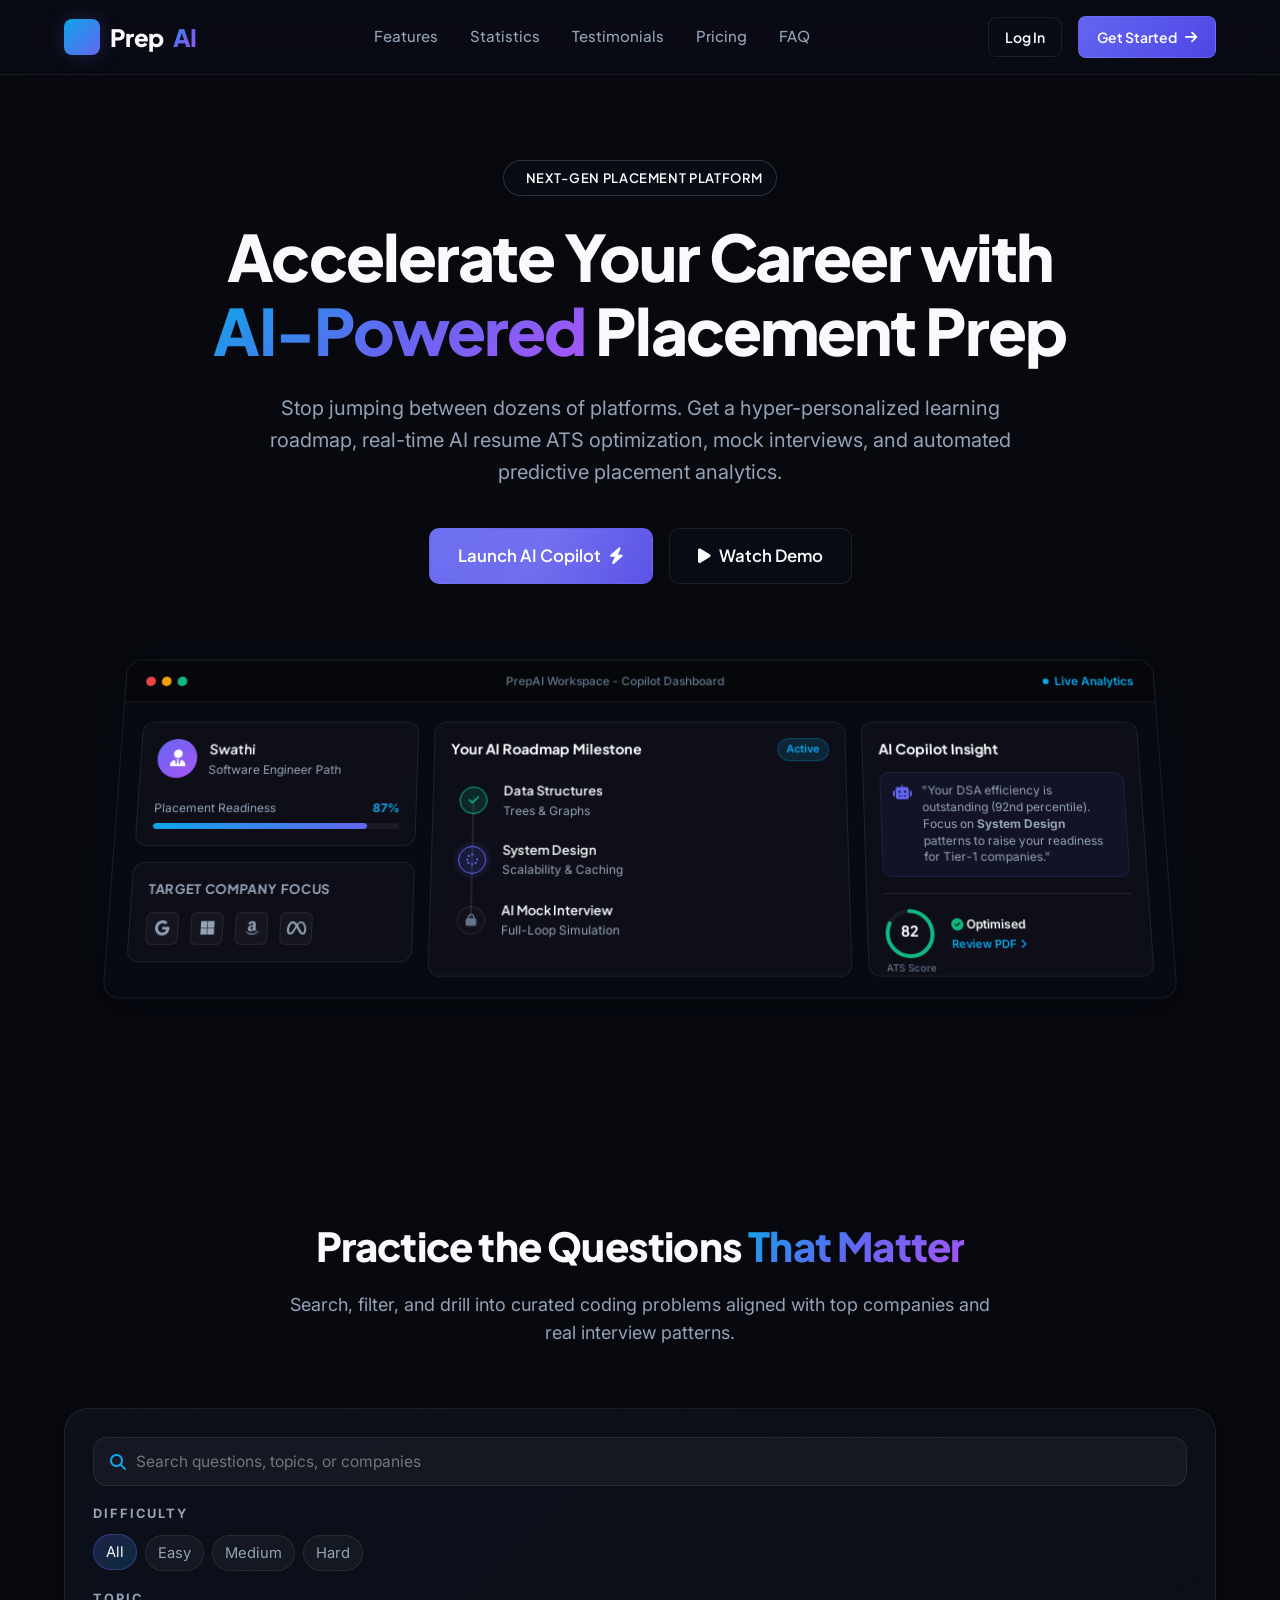
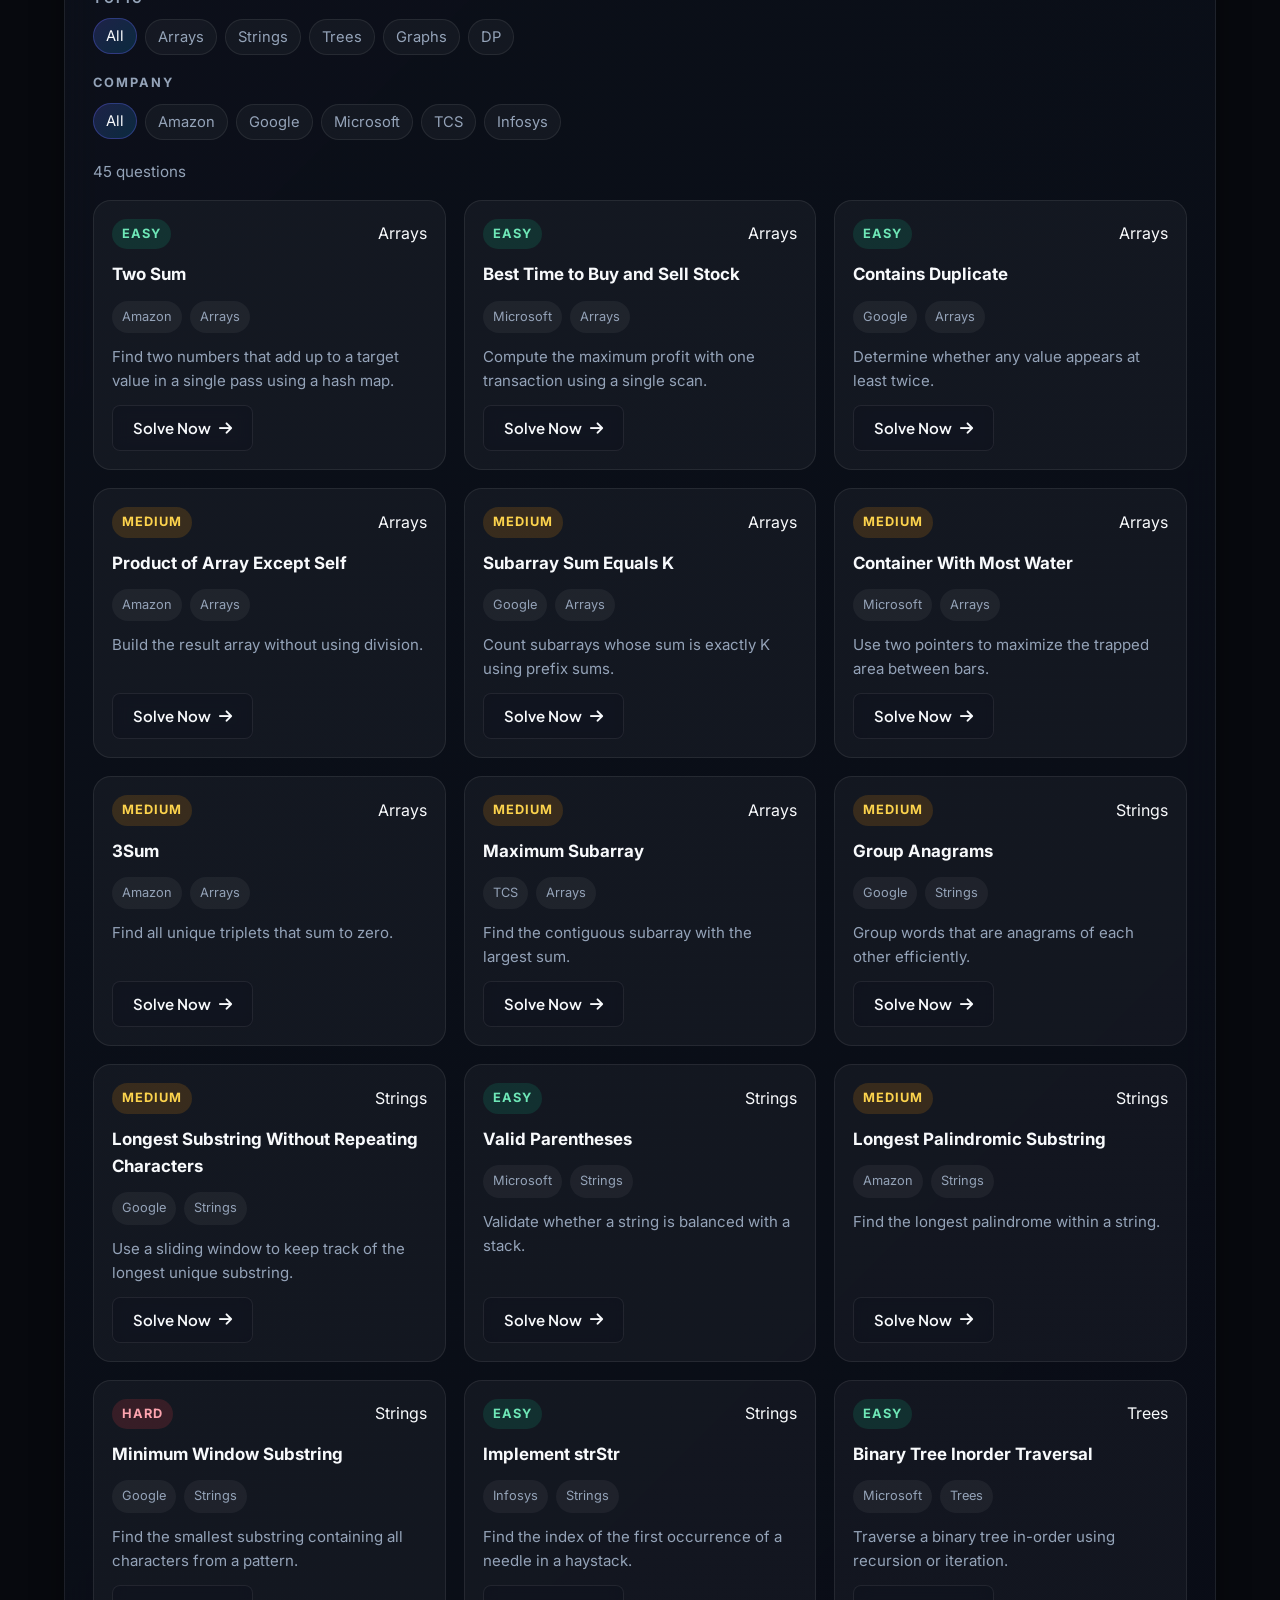
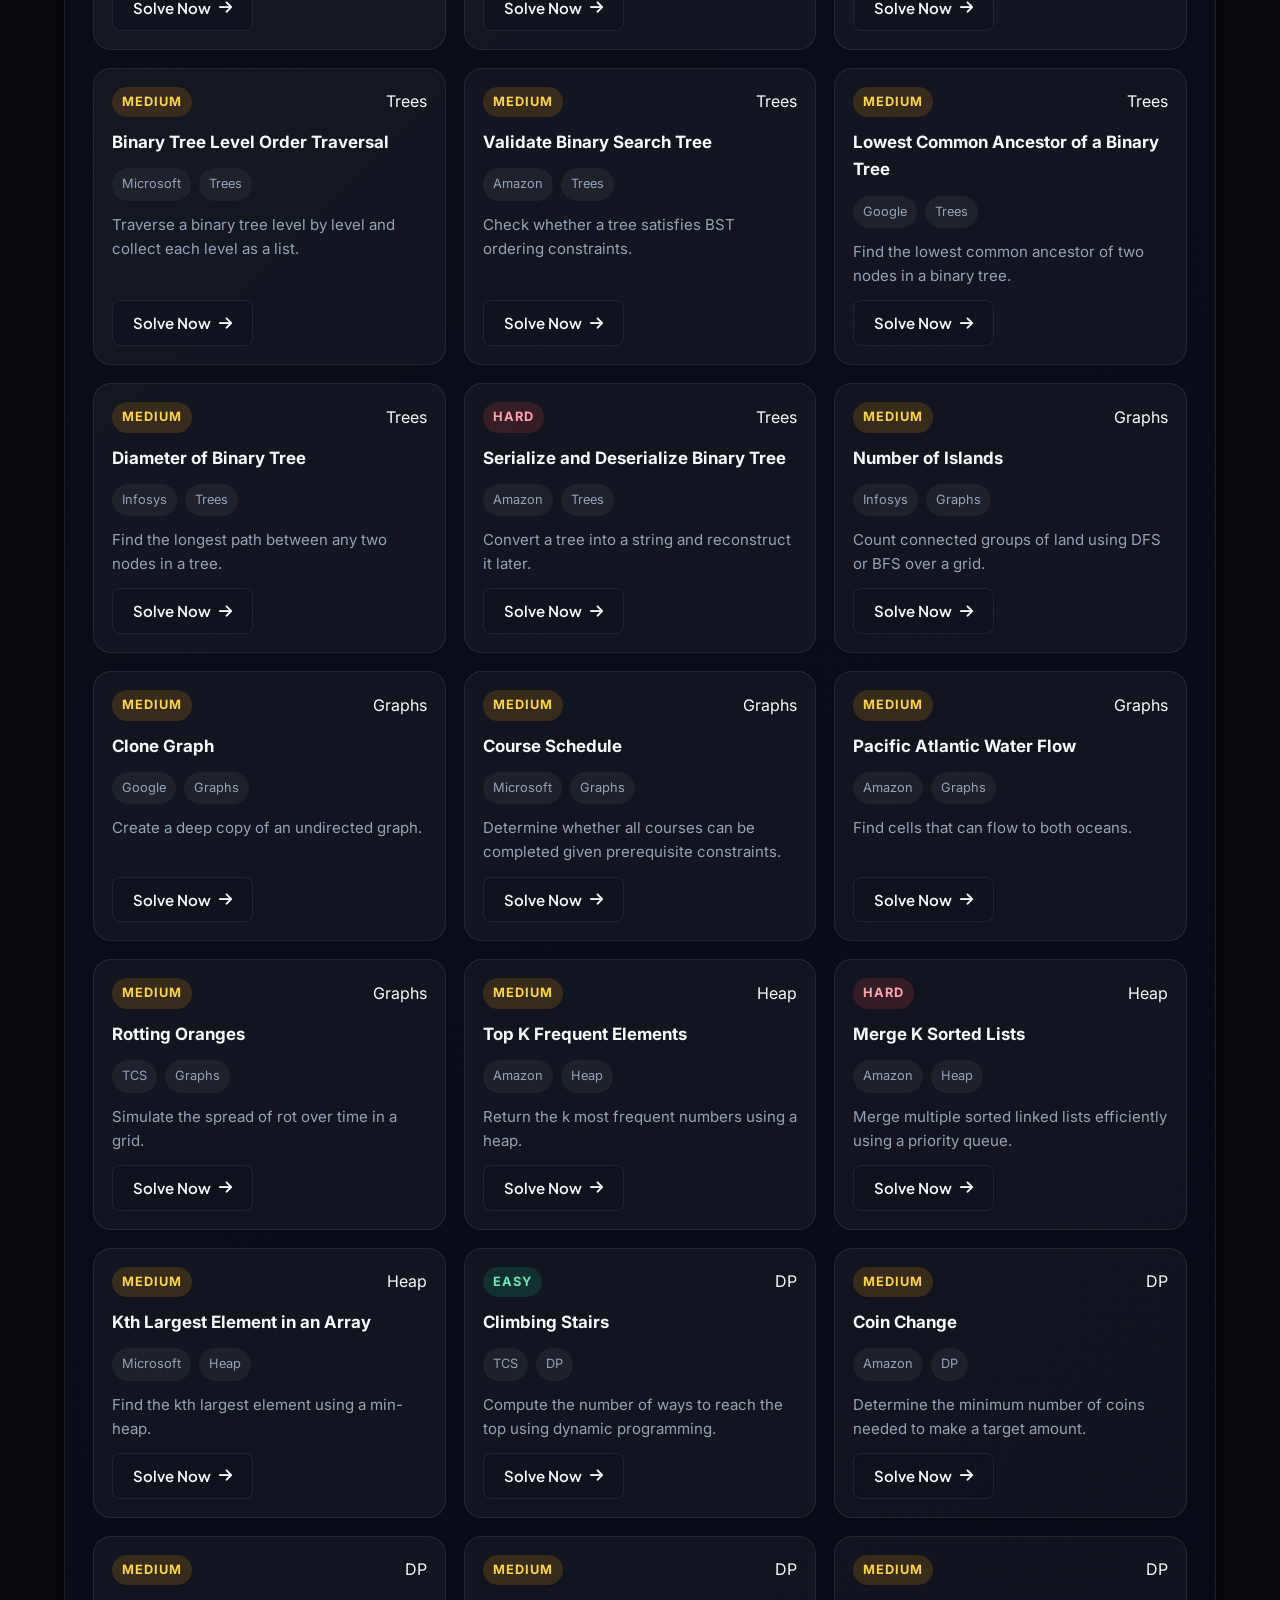
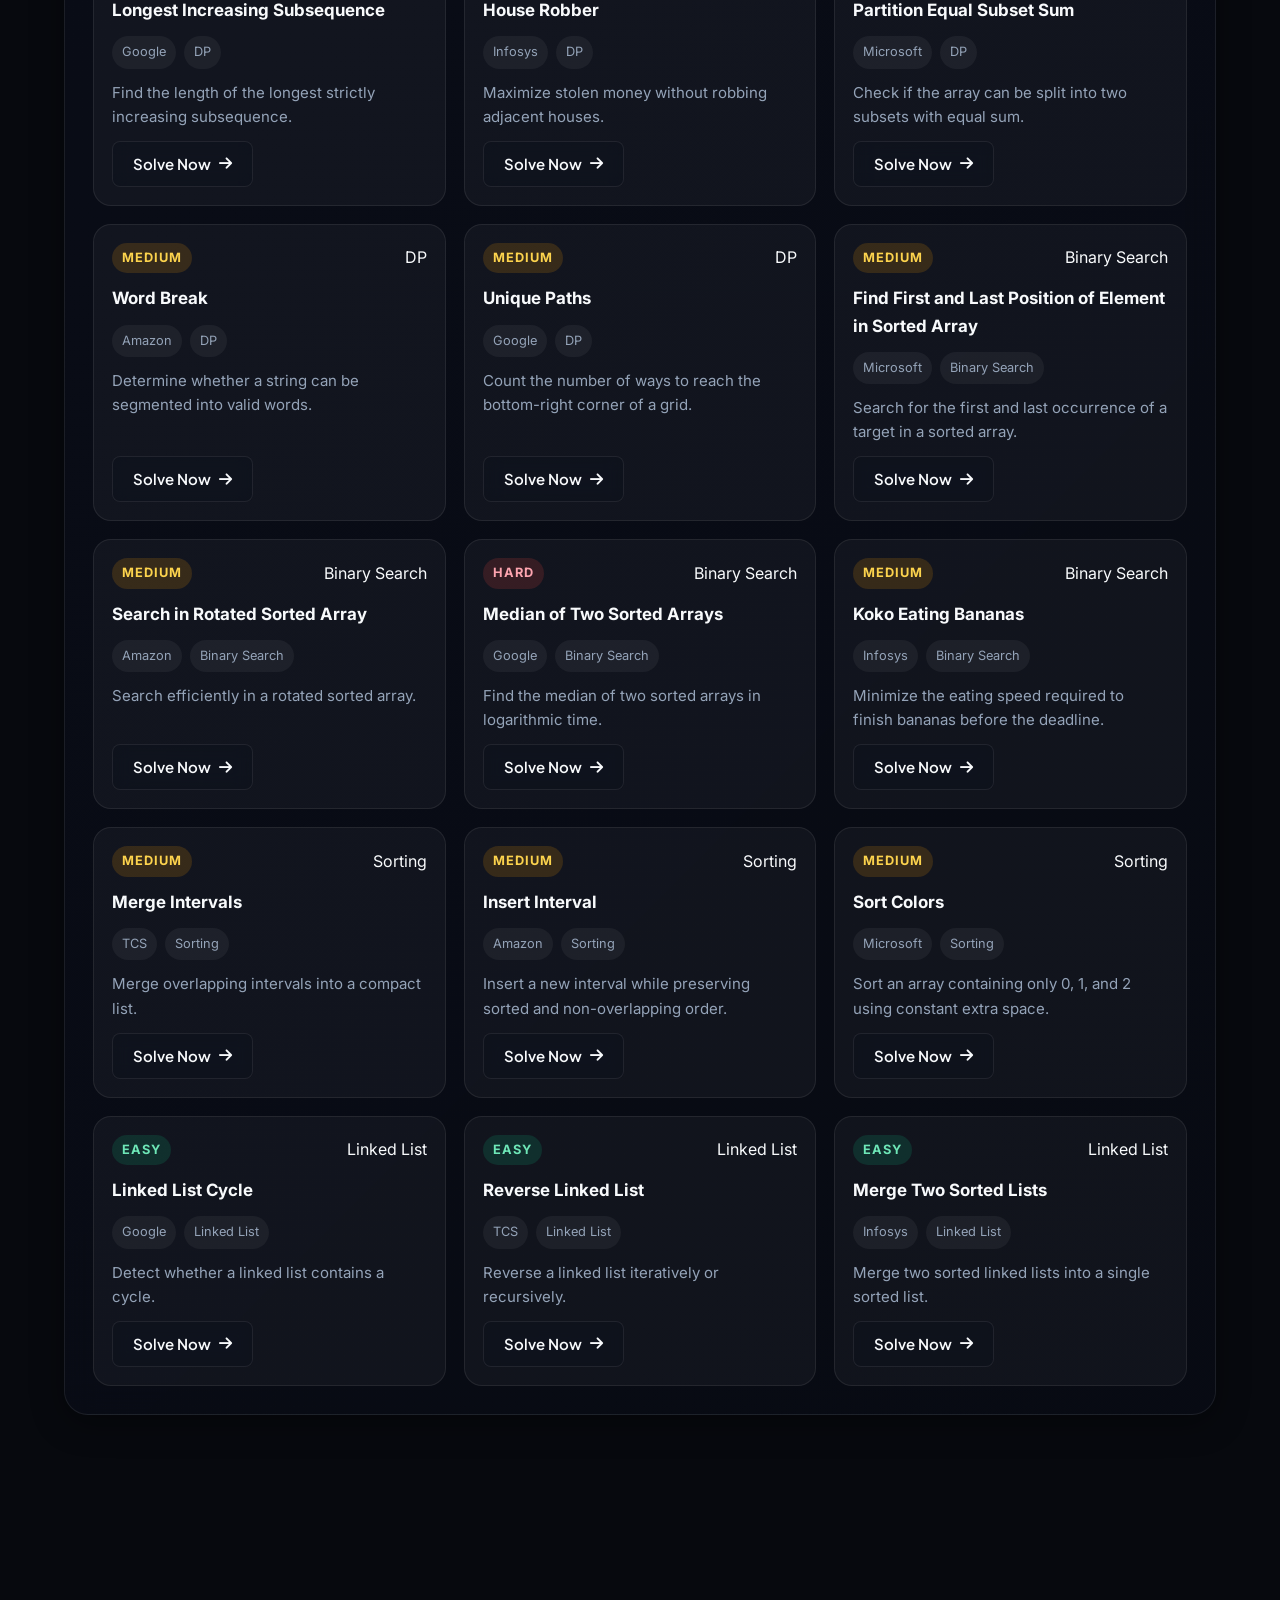
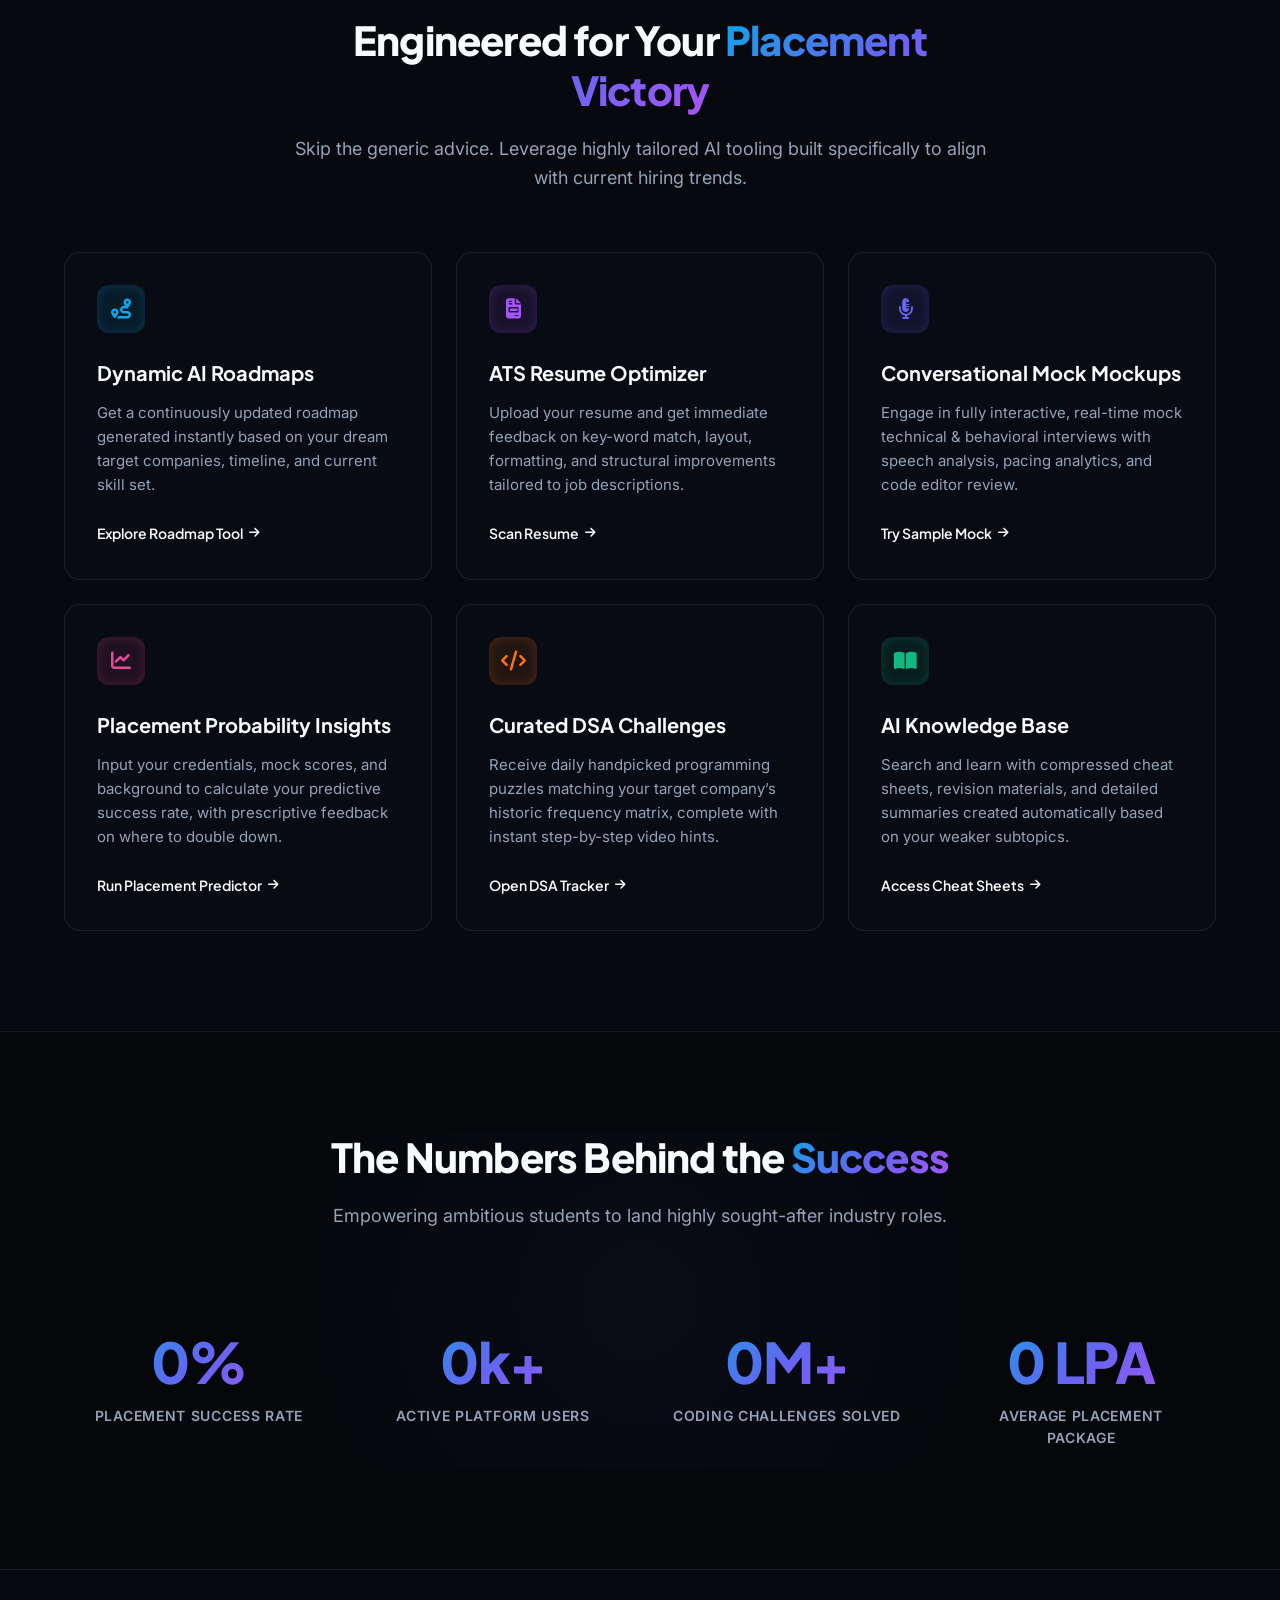
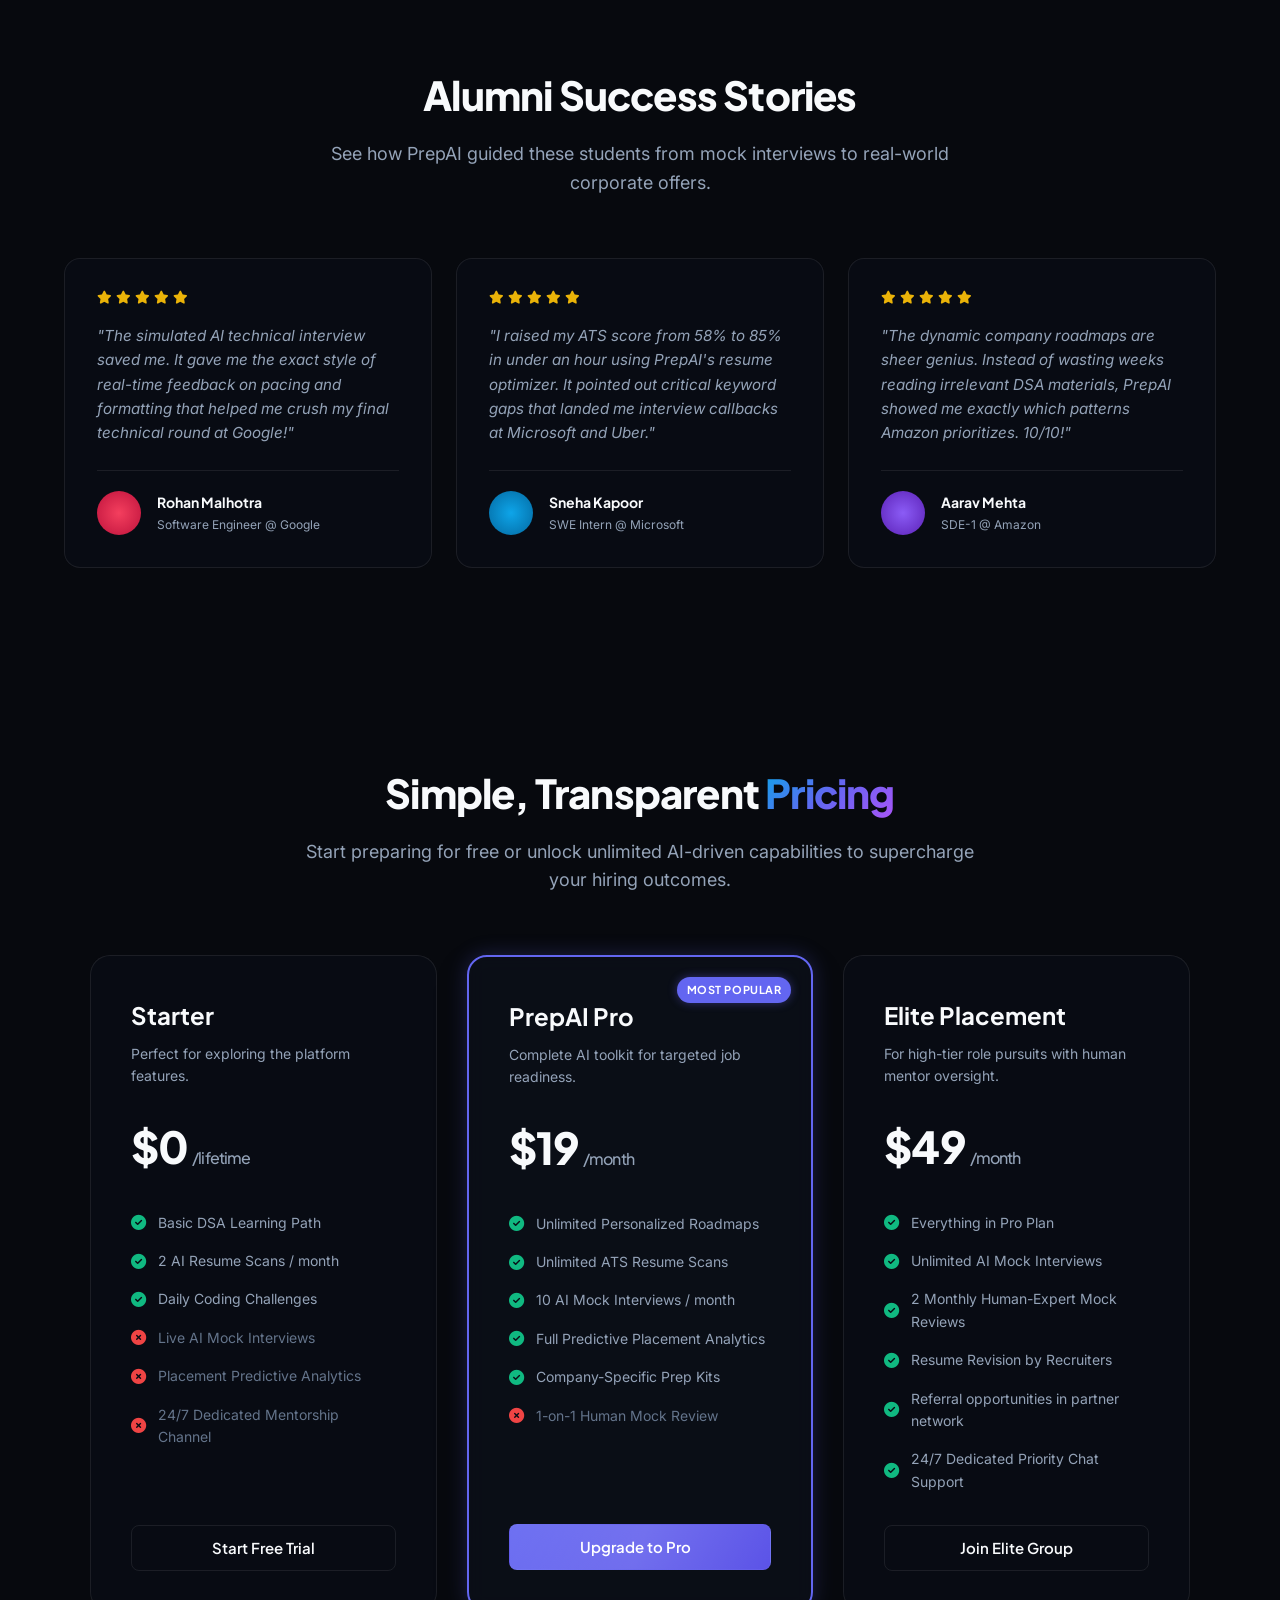
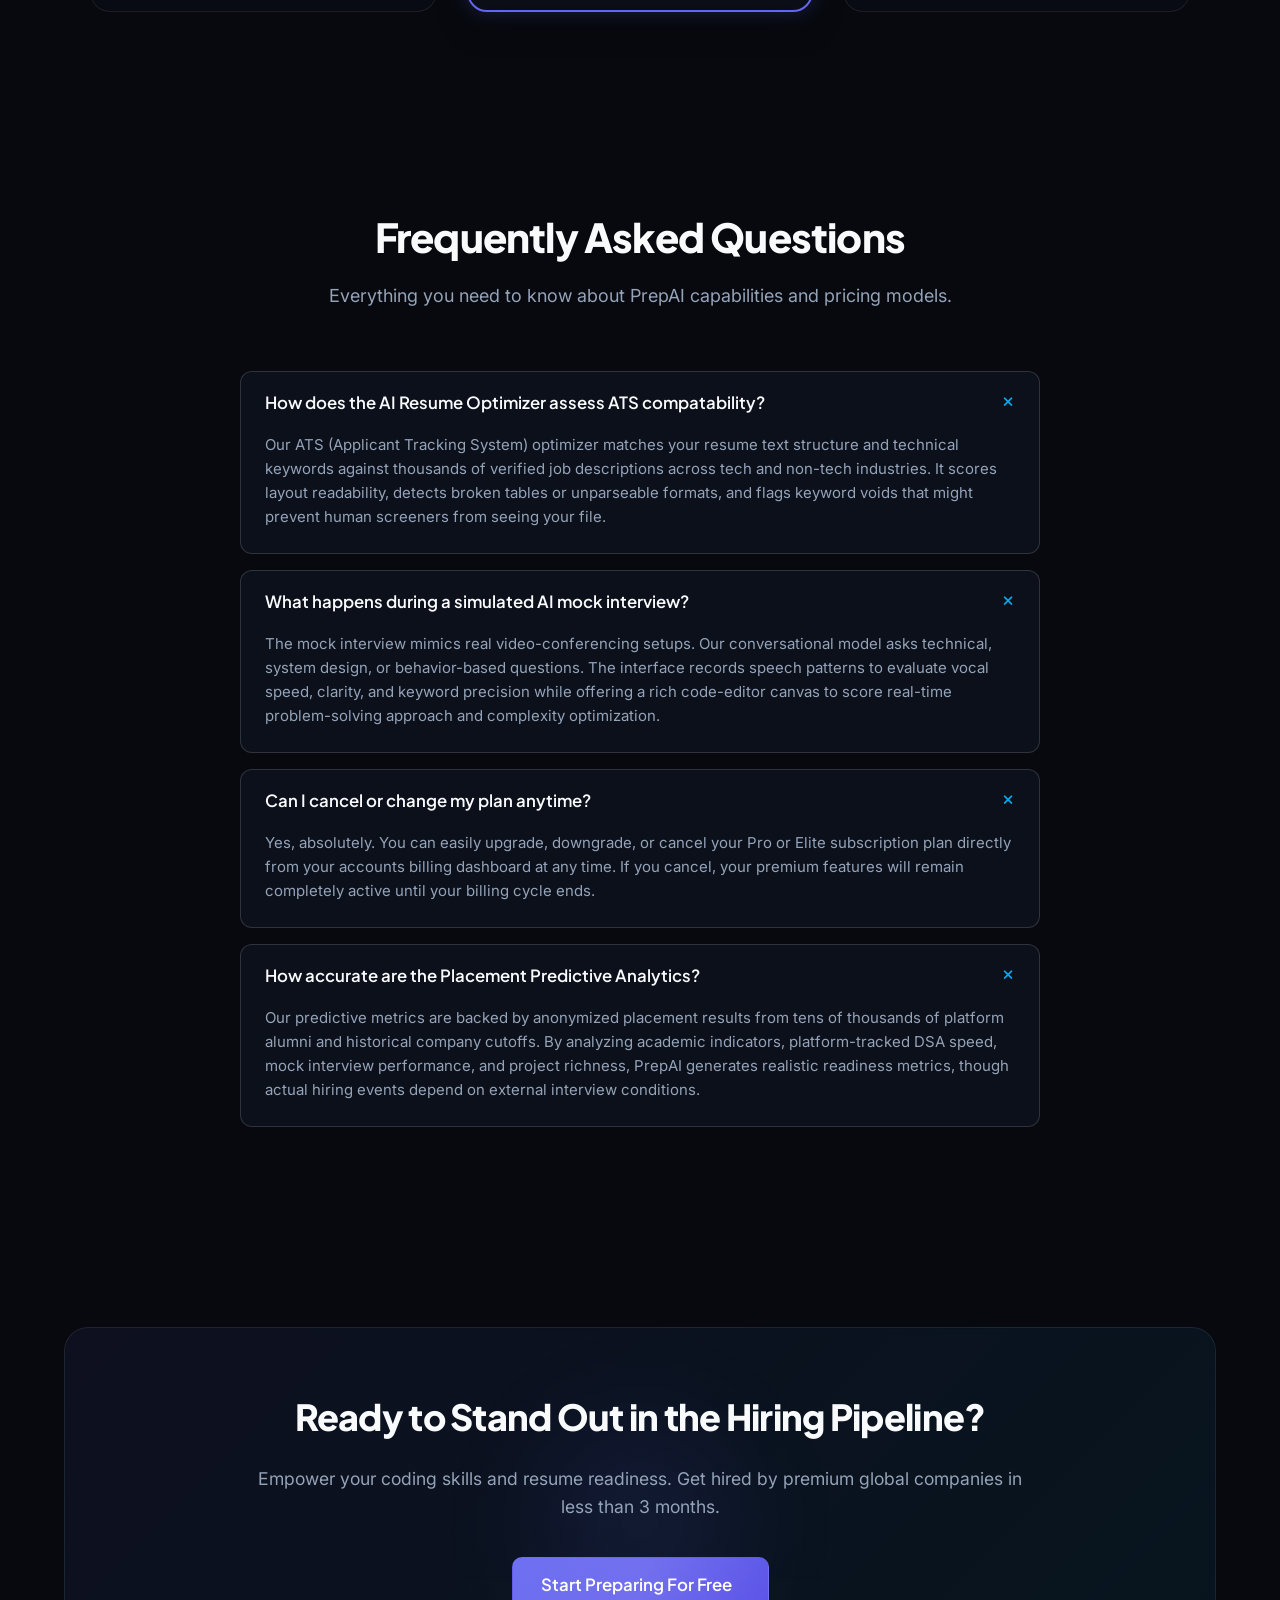
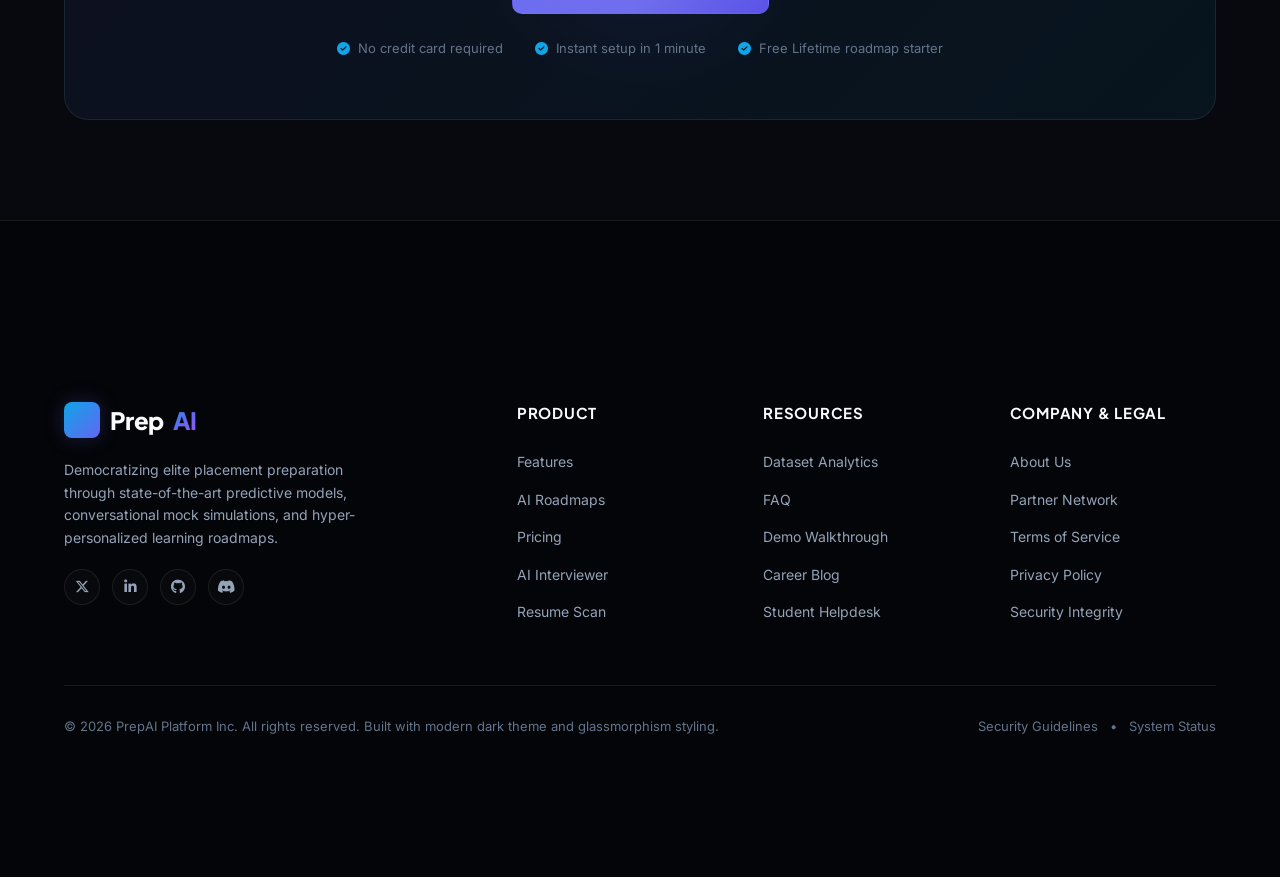
==== main/index.html @ c9d71d6e "Pushing my updated code" ====
<!DOCTYPE html>
<html lang="en">
<head>
    <meta charset="UTF-8">
    <meta name="viewport" content="width=device-width, initial-scale=1.0">
    <title>PrepAI - AI Placement Preparation Platform</title>
    
    <link rel="preconnect" href="https://fonts.googleapis.com">
    <link rel="preconnect" href="https://fonts.gstatic.com" crossorigin>
    <link href="https://fonts.googleapis.com/css2?family=Inter:wght@300;400;500;600;700&family=Plus+Jakarta+Sans:wght@400;500;600;700;800&display=swap" rel="stylesheet">
    <!-- Font Awesome Icons -->
    <link rel="stylesheet" href="https://cdnjs.cloudflare.com/ajax/libs/font-awesome/6.4.0/css/all.min.css">
    <!-- Custom CSS -->
    <link rel="stylesheet" href="style.css">
</head>
<body>

    <!-- Background Decorative Elements -->
    <div class="bg-glow bg-glow-1"></div>
    <div class="bg-glow bg-glow-2"></div>
    <div class="bg-glow bg-glow-3"></div>
    <div class="grid-overlay"></div>

    <!-- Navigation Bar -->
    <header class="navbar">
        <div class="navbar-container">
            <a href="index.html" class="logo">
                <div class="logo-icon">
                    <i class="fa-solid fa-brain-circuit"></i>
                </div>
                <span>Prep</span><span class="gradient-text">AI</span>
            </a>
            
            <nav class="nav-menu" id="nav-menu">
                <ul class="nav-list">
                    <li class="nav-item"><a href="#features" class="nav-link">Features</a></li>
                    <li class="nav-item"><a href="#statistics" class="nav-link">Statistics</a></li>
                    <li class="nav-item"><a href="#testimonials" class="nav-link">Testimonials</a></li>
                    <li class="nav-item"><a href="#pricing" class="nav-link">Pricing</a></li>
                    <li class="nav-item"><a href="#faq" class="nav-link">FAQ</a></li>
                </ul>
            </nav>

            <div class="nav-actions">
                <a href="login/login.html" class="btn btn-secondary nav-login">Log In</a>
                <a href="signup.html" class="btn btn-primary nav-cta">Get Started <i class="fa-solid fa-arrow-right"></i></a>
                <button class="mobile-toggle" id="mobile-toggle" aria-label="Toggle navigation">
                    <i class="fa-solid fa-bars"></i>
                </button>
            </div>
        </div>
    </header>

    <!-- Hero Section -->
    <section class="hero-section" id="hero">
        <div class="hero-container">
            <div class="hero-badge animate-fade-in">
                <span class="badge-icon"><i class="fa-solid fa-sparkles"></i></span>
                <span class="badge-text">Next-Gen Placement Platform</span>
            </div>
            
            <h1 class="hero-title animate-fade-in-up">
                Accelerate Your Career with <br>
                <span class="gradient-text">AI-Powered</span> Placement Prep
            </h1>
            
            <p class="hero-subtitle animate-fade-in-up delay-1">
                Stop jumping between dozens of platforms. Get a hyper-personalized learning roadmap, 
                real-time AI resume ATS optimization, mock interviews, and automated predictive placement analytics.
            </p>
            
            <div class="hero-ctas animate-fade-in-up delay-2">
                <a href="https://copilot.microsoft.com/"
   target="_blank"
   class="btn btn-primary btn-lg glow-button">
    Launch AI Copilot
    <i class="fa-solid fa-bolt"></i>
</a>
                <a href="../learnmore.html" class="btn btn-secondary btn-lg"><i class="fa-solid fa-play"></i> Watch Demo</a>
            </div>

            <!-- Hero Visual (Interactive Glassmorphic Dashboard Preview) -->
            <div class="hero-visual-wrapper animate-fade-in-up delay-3">
                <div class="hero-visual">
                    <div class="dashboard-header">
                        <div class="window-dots">
                            <span class="dot dot-red"></span>
                            <span class="dot dot-yellow"></span>
                            <span class="dot dot-green"></span>
                        </div>
                        <div class="window-title">PrepAI Workspace - Copilot Dashboard</div>
                        <div class="window-status"><span class="pulse-indicator"></span> Live Analytics</div>
                    </div>
                    <div class="dashboard-content">
                        <!-- Left Sidebar / Stats Widget -->
                        <div class="dash-panel dash-left">
                            <div class="dash-card profile-card">
                                <div class="avatar-group">
                                    <div class="avatar-placeholder">
                                        <i class="fa-solid fa-user-tie"></i>
                                    </div>
                                    <div>
                                        <h4>Swathi</h4>
                                        <p>Software Engineer Path</p>
                                    </div>
                                </div>
                                <div class="readiness-meter">
                                    <div class="meter-info">
                                        <span>Placement Readiness</span>
                                        <span class="meter-val">87%</span>
                                    </div>
                                    <div class="meter-bar">
                                        <div class="meter-progress" style="width: 87%;"></div>
                                    </div>
                                </div>
                            </div>
                            
                            <div class="dash-card company-card">
                                <h5>Target Company Focus</h5>
                                <div class="company-logos">
                                    <div class="company-logo" title="Google"><i class="fa-brands fa-google"></i></div>
                                    <div class="company-logo" title="Microsoft"><i class="fa-brands fa-microsoft"></i></div>
                                    <div class="company-logo" title="Amazon"><i class="fa-brands fa-amazon"></i></div>
                                    <div class="company-logo" title="Meta"><i class="fa-brands fa-meta"></i></div>
                                </div>
                            </div>
                        </div>

                        <!-- Main Roadmap Progress Graph -->
                        <div class="dash-panel dash-center">
                            <div class="dash-card roadmap-progress">
                                <div class="card-header-flex">
                                    <h4>Your AI Roadmap Milestone</h4>
                                    <span class="badge-cyan">Active</span>
                                </div>
                                <div class="roadmap-steps">
                                    <div class="step completed">
                                        <div class="step-circle"><i class="fa-solid fa-check"></i></div>
                                        <div class="step-details">
                                            <h6>Data Structures</h6>
                                            <p>Trees & Graphs</p>
                                        </div>
                                    </div>
                                    <div class="step active">
                                        <div class="step-circle"><i class="fa-solid fa-spinner fa-spin"></i></div>
                                        <div class="step-details">
                                            <h6>System Design</h6>
                                            <p>Scalability & Caching</p>
                                        </div>
                                    </div>
                                    <div class="step locked">
                                        <div class="step-circle"><i class="fa-solid fa-lock"></i></div>
                                        <div class="step-details">
                                            <h6>AI Mock Interview</h6>
                                            <p>Full-Loop Simulation</p>
                                        </div>
                                    </div>
                                </div>
                            </div>
                        </div>

                        <!-- Right Insights Widget -->
                        <div class="dash-panel dash-right">
                            <div class="dash-card insights-card">
                                <h4>AI Copilot Insight</h4>
                                <div class="ai-chat-bubble">
                                    <i class="fa-solid fa-robot ai-avatar"></i>
                                    <p>"Your DSA efficiency is outstanding (92nd percentile). Focus on <strong>System Design</strong> patterns to raise your readiness for Tier-1 companies."</p>
                                </div>
                                <div class="resume-score-widget">
                                    <div class="score-circle">
                                        <svg viewBox="0 0 36 36" class="circular-chart">
                                            <path class="circle-bg" d="M18 2.0845 a 15.9155 15.9155 0 0 1 0 31.831 a 15.9155 15.9155 0 0 1 0 -31.831" />
                                            <path class="circle" stroke-dasharray="82, 100" d="M18 2.0845 a 15.9155 15.9155 0 0 1 0 31.831 a 15.9155 15.9155 0 0 1 0 -31.831" />
                                            <text x="18" y="20.35" class="percentage">82</text>
                                        </svg>
                                        <div class="score-label">ATS Score</div>
                                    </div>
                                    <div class="score-actions">
                                        <span class="score-status"><i class="fa-solid fa-circle-check text-green"></i> Optimised</span>
                                        <a href="#" class="btn-text">Review PDF <i class="fa-solid fa-angle-right"></i></a>
                                    </div>
                                </div>
                            </div>
                        </div>
                    </div>
                </div>
            </div>
        </div>
    </section>

    <!-- Coding Practice Section -->
    <section class="practice-section" id="practice">
        <div class="section-container">
            <div class="section-header scroll-trigger">
                <h2 class="section-title">Practice the Questions <span class="gradient-text">That Matter</span></h2>
                <p class="section-subtitle">
                    Search, filter, and drill into curated coding problems aligned with top companies and real interview patterns.
                </p>
            </div>

            <div class="practice-shell scroll-trigger">
                <div class="practice-toolbar">
                    <div class="search-box">
                        <i class="fa-solid fa-magnifying-glass"></i>
                        <input id="practice-search" type="search" placeholder="Search questions, topics, or companies" />
                    </div>

                    <div class="filter-group">
                        <div class="filter-label">Difficulty</div>
                        <div class="pill-group" data-filter-group="difficulty">
                            <button class="pill active" data-value="All">All</button>
                            <button class="pill" data-value="Easy">Easy</button>
                            <button class="pill" data-value="Medium">Medium</button>
                            <button class="pill" data-value="Hard">Hard</button>
                        </div>
                    </div>

                    <div class="filter-group">
                        <div class="filter-label">Topic</div>
                        <div class="pill-group" data-filter-group="topic">
                            <button class="pill active" data-value="All">All</button>
                            <button class="pill" data-value="Arrays">Arrays</button>
                            <button class="pill" data-value="Strings">Strings</button>
                            <button class="pill" data-value="Trees">Trees</button>
                            <button class="pill" data-value="Graphs">Graphs</button>
                            <button class="pill" data-value="DP">DP</button>
                        </div>
                    </div>

                    <div class="filter-group">
                        <div class="filter-label">Company</div>
                        <div class="pill-group" data-filter-group="company">
                            <button class="pill active" data-value="All">All</button>
                            <button class="pill" data-value="Amazon">Amazon</button>
                            <button class="pill" data-value="Google">Google</button>
                            <button class="pill" data-value="Microsoft">Microsoft</button>
                            <button class="pill" data-value="TCS">TCS</button>
                            <button class="pill" data-value="Infosys">Infosys</button>
                        </div>
                    </div>
                </div>

                <div class="practice-stats">
                    <span id="practice-count">0 questions</span>
                </div>

                <div class="practice-grid" id="practice-grid"></div>
            </div>
        </div>
    </section>

    <!-- Features Section -->
    <section class="features-section" id="features">
        <div class="section-container">
            <div class="section-header scroll-trigger">
                <h2 class="section-title">Engineered for Your <span class="gradient-text">Placement Victory</span></h2>
                <p class="section-subtitle">
                    Skip the generic advice. Leverage highly tailored AI tooling built specifically to align with current hiring trends.
                </p>
            </div>

            <div class="features-grid">
                <!-- Feature 1: Personalized Roadmaps -->
                <div class="feature-card scroll-trigger">
                    <div class="feature-icon glow-cyan">
                        <i class="fa-solid fa-route"></i>
                    </div>
                    <h3 class="feature-title">Dynamic AI Roadmaps</h3>
                    <p class="feature-text">
                        Get a continuously updated roadmap generated instantly based on your dream target companies, timeline, and current skill set.
                    </p>
                    <div class="feature-link-wrapper">
                        <a href="roadmap/roadmap.html" class="feature-link">Explore Roadmap Tool <i class="fa-solid fa-arrow-right"></i></a>
                    </div>
                </div>

                <!-- Feature 2: AI Resume Optimizer -->
                <div class="feature-card scroll-trigger">
                    <div class="feature-icon glow-purple">
                        <i class="fa-solid fa-file-invoice"></i>
                    </div>
                    <h3 class="feature-title">ATS Resume Optimizer</h3>
                    <p class="feature-text">
                        Upload your resume and get immediate feedback on key-word match, layout, formatting, and structural improvements tailored to job descriptions.
                    </p>
                    <div class="feature-link-wrapper">
                        <a href="#" class="feature-link">Scan Resume <i class="fa-solid fa-arrow-right"></i></a>
                    </div>
                </div>

                <!-- Feature 3: Simulated AI Interviews -->
                <div class="feature-card scroll-trigger">
                    <div class="feature-icon glow-blue">
                        <i class="fa-solid fa-microphone-lines"></i>
                    </div>
                    <h3 class="feature-title">Conversational Mock Mockups</h3>
                    <p class="feature-text">
                        Engage in fully interactive, real-time mock technical & behavioral interviews with speech analysis, pacing analytics, and code editor review.
                    </p>
                    <div class="feature-link-wrapper">
                        <a href="#" class="feature-link">Try Sample Mock <i class="fa-solid fa-arrow-right"></i></a>
                    </div>
                </div>

                <!-- Feature 4: Predictive Placement Analytics -->
                <div class="feature-card scroll-trigger">
                    <div class="feature-icon glow-pink">
                        <i class="fa-solid fa-chart-line"></i>
                    </div>
                    <h3 class="feature-title">Placement Probability Insights</h3>
                    <p class="feature-text">
                        Input your credentials, mock scores, and background to calculate your predictive success rate, with prescriptive feedback on where to double down.
                    </p>
                    <div class="feature-link-wrapper">
                        <a href="../placement.html" class="feature-link">Run Placement Predictor <i class="fa-solid fa-arrow-right"></i></a>
                    </div>
                </div>

                <!-- Feature 5: Daily Coding Arena -->
                <div class="feature-card scroll-trigger">
                    <div class="feature-icon glow-orange">
                        <i class="fa-solid fa-code"></i>
                    </div>
                    <h3 class="feature-title">Curated DSA Challenges</h3>
                    <p class="feature-text">
                        Receive daily handpicked programming puzzles matching your target company’s historic frequency matrix, complete with instant step-by-step video hints.
                    </p>
                    <div class="feature-link-wrapper">
                        <a href="dsaTracker/dsaTracker.html" class="feature-link">Open DSA Tracker <i class="fa-solid fa-arrow-right"></i></a>
                    </div>
                </div>

                <!-- Feature 6: Smart Study Notes -->
                <div class="feature-card scroll-trigger">
                    <div class="feature-icon glow-green">
                        <i class="fa-solid fa-book-open"></i>
                    </div>
                    <h3 class="feature-title">AI Knowledge Base</h3>
                    <p class="feature-text">
                        Search and learn with compressed cheat sheets, revision materials, and detailed summaries created automatically based on your weaker subtopics.
                    </p>
                    <div class="feature-link-wrapper">
                        <a href="#" class="feature-link">Access Cheat Sheets <i class="fa-solid fa-arrow-right"></i></a>
                    </div>
                </div>
            </div>
        </div>
    </section>

    <!-- Statistics Section -->
    <section class="statistics-section" id="statistics">
        <div class="section-container">
            <div class="statistics-wrapper scroll-trigger">
                <div class="section-header text-center">
                    <h2 class="section-title">The Numbers Behind the <span class="gradient-text">Success</span></h2>
                    <p class="section-subtitle">Empowering ambitious students to land highly sought-after industry roles.</p>
                </div>
                
                <div class="stats-grid">
                    <div class="stat-item">
                        <div class="stat-number gradient-text" data-target="94">0%</div>
                        <div class="stat-label">Placement Success Rate</div>
                    </div>
                    <div class="stat-item">
                        <div class="stat-number gradient-text" data-target="50">0k+</div>
                        <div class="stat-label">Active Platform Users</div>
                    </div>
                    <div class="stat-item">
                        <div class="stat-number gradient-text" data-target="10">0M+</div>
                        <div class="stat-label">Coding Challenges Solved</div>
                    </div>
                    <div class="stat-item">
                        <div class="stat-number gradient-text" data-target="14.2" data-decimals="1">0 LPA</div>
                        <div class="stat-label">Average Placement Package</div>
                    </div>
                </div>
            </div>
        </div>
    </section>

    <!-- Testimonials Section -->
    <section class="testimonials-section" id="testimonials">
        <div class="section-container">
            <div class="section-header scroll-trigger">
                <h2 class="section-title">Alumni Success Stories</h2>
                <p class="section-subtitle">See how PrepAI guided these students from mock interviews to real-world corporate offers.</p>
            </div>

            <div class="testimonials-grid">
                <!-- Testimonial 1 -->
                <div class="testimonial-card scroll-trigger">
                    <div class="stars">
                        <i class="fa-solid fa-star"></i>
                        <i class="fa-solid fa-star"></i>
                        <i class="fa-solid fa-star"></i>
                        <i class="fa-solid fa-star"></i>
                        <i class="fa-solid fa-star"></i>
                    </div>
                    <p class="testimonial-quote">
                        "The simulated AI technical interview saved me. It gave me the exact style of real-time feedback on pacing and formatting that helped me crush my final technical round at Google!"
                    </p>
                    <div class="testimonial-user">
                        <div class="user-avatar user-1"></div>
                        <div class="user-info">
                            <h4>Rohan Malhotra</h4>
                            <p>Software Engineer @ Google</p>
                        </div>
                    </div>
                </div>

                <!-- Testimonial 2 -->
                <div class="testimonial-card scroll-trigger">
                    <div class="stars">
                        <i class="fa-solid fa-star"></i>
                        <i class="fa-solid fa-star"></i>
                        <i class="fa-solid fa-star"></i>
                        <i class="fa-solid fa-star"></i>
                        <i class="fa-solid fa-star"></i>
                    </div>
                    <p class="testimonial-quote">
                        "I raised my ATS score from 58% to 85% in under an hour using PrepAI's resume optimizer. It pointed out critical keyword gaps that landed me interview callbacks at Microsoft and Uber."
                    </p>
                    <div class="testimonial-user">
                        <div class="user-avatar user-2"></div>
                        <div class="user-info">
                            <h4>Sneha Kapoor</h4>
                            <p>SWE Intern @ Microsoft</p>
                        </div>
                    </div>
                </div>

                <!-- Testimonial 3 -->
                <div class="testimonial-card scroll-trigger">
                    <div class="stars">
                        <i class="fa-solid fa-star"></i>
                        <i class="fa-solid fa-star"></i>
                        <i class="fa-solid fa-star"></i>
                        <i class="fa-solid fa-star"></i>
                        <i class="fa-solid fa-star"></i>
                    </div>
                    <p class="testimonial-quote">
                        "The dynamic company roadmaps are sheer genius. Instead of wasting weeks reading irrelevant DSA materials, PrepAI showed me exactly which patterns Amazon prioritizes. 10/10!"
                    </p>
                    <div class="testimonial-user">
                        <div class="user-avatar user-3"></div>
                        <div class="user-info">
                            <h4>Aarav Mehta</h4>
                            <p>SDE-1 @ Amazon</p>
                        </div>
                    </div>
                </div>
            </div>
        </div>
    </section>

    <!-- Pricing Section -->
    <section class="pricing-section" id="pricing">
        <div class="section-container">
            <div class="section-header scroll-trigger">
                <h2 class="section-title">Simple, Transparent <span class="gradient-text">Pricing</span></h2>
                <p class="section-subtitle">Start preparing for free or unlock unlimited AI-driven capabilities to supercharge your hiring outcomes.</p>
            </div>

            <div class="pricing-grid">
                <!-- Basic Plan -->
                <div class="pricing-card scroll-trigger">
                    <div class="pricing-header">
                        <h3>Starter</h3>
                        <p class="price-desc">Perfect for exploring the platform features.</p>
                        <div class="price-value">$0<span>/lifetime</span></div>
                    </div>
                    <ul class="pricing-features">
                        <li><i class="fa-solid fa-circle-check text-green"></i> Basic DSA Learning Path</li>
                        <li><i class="fa-solid fa-circle-check text-green"></i> 2 AI Resume Scans / month</li>
                        <li><i class="fa-solid fa-circle-check text-green"></i> Daily Coding Challenges</li>
                        <li class="disabled"><i class="fa-solid fa-circle-xmark text-red"></i> Live AI Mock Interviews</li>
                        <li class="disabled"><i class="fa-solid fa-circle-xmark text-red"></i> Placement Predictive Analytics</li>
                        <li class="disabled"><i class="fa-solid fa-circle-xmark text-red"></i> 24/7 Dedicated Mentorship Channel</li>
                    </ul>
                    <div class="pricing-footer">
                        <a href="signup.html" class="btn btn-outline btn-full">Start Free Trial</a>
                    </div>
                </div>

                <!-- Pro Plan (Popular Choice) -->
                <div class="pricing-card popular scroll-trigger">
                    <div class="popular-ribbon">Most Popular</div>
                    <div class="pricing-header">
                        <h3>PrepAI Pro</h3>
                        <p class="price-desc">Complete AI toolkit for targeted job readiness.</p>
                        <div class="price-value">$19<span>/month</span></div>
                    </div>
                    <ul class="pricing-features">
                        <li><i class="fa-solid fa-circle-check text-green"></i> Unlimited Personalized Roadmaps</li>
                        <li><i class="fa-solid fa-circle-check text-green"></i> Unlimited ATS Resume Scans</li>
                        <li><i class="fa-solid fa-circle-check text-green"></i> 10 AI Mock Interviews / month</li>
                        <li><i class="fa-solid fa-circle-check text-green"></i> Full Predictive Placement Analytics</li>
                        <li><i class="fa-solid fa-circle-check text-green"></i> Company-Specific Prep Kits</li>
                        <li class="disabled"><i class="fa-solid fa-circle-xmark text-red"></i> 1-on-1 Human Mock Review</li>
                    </ul>
                    <div class="pricing-footer">
                        <a href="signup.html" class="btn btn-primary btn-full glow-button">Upgrade to Pro <i class="fa-solid fa-sparkles"></i></a>
                    </div>
                </div>

                <!-- Ultimate Plan -->
                <div class="pricing-card scroll-trigger">
                    <div class="pricing-header">
                        <h3>Elite Placement</h3>
                        <p class="price-desc">For high-tier role pursuits with human mentor oversight.</p>
                        <div class="price-value">$49<span>/month</span></div>
                    </div>
                    <ul class="pricing-features">
                        <li><i class="fa-solid fa-circle-check text-green"></i> Everything in Pro Plan</li>
                        <li><i class="fa-solid fa-circle-check text-green"></i> Unlimited AI Mock Interviews</li>
                        <li><i class="fa-solid fa-circle-check text-green"></i> 2 Monthly Human-Expert Mock Reviews</li>
                        <li><i class="fa-solid fa-circle-check text-green"></i> Resume Revision by Recruiters</li>
                        <li><i class="fa-solid fa-circle-check text-green"></i> Referral opportunities in partner network</li>
                        <li><i class="fa-solid fa-circle-check text-green"></i> 24/7 Dedicated Priority Chat Support</li>
                    </ul>
                    <div class="pricing-footer">
                        <a href="signup.html" class="btn btn-outline btn-full">Join Elite Group</a>
                    </div>
                </div>
            </div>
        </div>
    </section>

    <!-- FAQ Section -->
    <section class="faq-section" id="faq">
        <div class="section-container">
            <div class="section-header scroll-trigger">
                <h2 class="section-title">Frequently Asked Questions</h2>
                <p class="section-subtitle">Everything you need to know about PrepAI capabilities and pricing models.</p>
            </div>

            <div class="faq-wrapper">
                <div class="faq-item scroll-trigger">
                    <button class="faq-question">
                        <span>How does the AI Resume Optimizer assess ATS compatability?</span>
                        <i class="fa-solid fa-plus faq-icon"></i>
                    </button>
                    <div class="faq-answer">
                        <p>Our ATS (Applicant Tracking System) optimizer matches your resume text structure and technical keywords against thousands of verified job descriptions across tech and non-tech industries. It scores layout readability, detects broken tables or unparseable formats, and flags keyword voids that might prevent human screeners from seeing your file.</p>
                    </div>
                </div>

                <div class="faq-item scroll-trigger">
                    <button class="faq-question">
                        <span>What happens during a simulated AI mock interview?</span>
                        <i class="fa-solid fa-plus faq-icon"></i>
                    </button>
                    <div class="faq-answer">
                        <p>The mock interview mimics real video-conferencing setups. Our conversational model asks technical, system design, or behavior-based questions. The interface records speech patterns to evaluate vocal speed, clarity, and keyword precision while offering a rich code-editor canvas to score real-time problem-solving approach and complexity optimization.</p>
                    </div>
                </div>

                <div class="faq-item scroll-trigger">
                    <button class="faq-question">
                        <span>Can I cancel or change my plan anytime?</span>
                        <i class="fa-solid fa-plus faq-icon"></i>
                    </button>
                    <div class="faq-answer">
                        <p>Yes, absolutely. You can easily upgrade, downgrade, or cancel your Pro or Elite subscription plan directly from your accounts billing dashboard at any time. If you cancel, your premium features will remain completely active until your billing cycle ends.</p>
                    </div>
                </div>

                <div class="faq-item scroll-trigger">
                    <button class="faq-question">
                        <span>How accurate are the Placement Predictive Analytics?</span>
                        <i class="fa-solid fa-plus faq-icon"></i>
                    </button>
                    <div class="faq-answer">
                        <p>Our predictive metrics are backed by anonymized placement results from tens of thousands of platform alumni and historical company cutoffs. By analyzing academic indicators, platform-tracked DSA speed, mock interview performance, and project richness, PrepAI generates realistic readiness metrics, though actual hiring events depend on external interview conditions.</p>
                    </div>
                </div>
            </div>
        </div>
    </section>

    <!-- Pre-Footer Call To Action Section -->
    <section class="cta-section">
        <div class="section-container">
            <div class="cta-wrapper scroll-trigger">
                <div class="cta-inner">
                    <h2 class="cta-title">Ready to Stand Out in the Hiring Pipeline?</h2>
                    <p class="cta-subtitle">Empower your coding skills and resume readiness. Get hired by premium global companies in less than 3 months.</p>
                    <div class="cta-actions">
                        <a href="signup.html" class="btn btn-primary btn-lg glow-button">Start Preparing For Free <i class="fa-solid fa-sparkles"></i></a>
                    </div>
                    <div class="cta-footer-info">
                        <span><i class="fa-solid fa-circle-check text-cyan"></i> No credit card required</span>
                        <span><i class="fa-solid fa-circle-check text-cyan"></i> Instant setup in 1 minute</span>
                        <span><i class="fa-solid fa-circle-check text-cyan"></i> Free Lifetime roadmap starter</span>
                    </div>
                </div>
            </div>
        </div>
    </section>

    <!-- Footer Section -->
    <footer class="footer">
        <div class="section-container">
            <div class="footer-grid">
                <!-- Footer About Column -->
                <div class="footer-col footer-about">
                    <a href="#" class="footer-logo">
                        <div class="logo-icon"><i class="fa-solid fa-brain-circuit"></i></div>
                        <span>Prep</span><span class="gradient-text">AI</span>
                    </a>
                    <p class="footer-desc">
                        Democratizing elite placement preparation through state-of-the-art predictive models, conversational mock simulations, and hyper-personalized learning roadmaps.
                    </p>
                    <div class="social-links">
                        <a href="#" class="social-link" aria-label="Twitter"><i class="fa-brands fa-x-twitter"></i></a>
                        <a href="#" class="social-link" aria-label="LinkedIn"><i class="fa-brands fa-linkedin-in"></i></a>
                        <a href="#" class="social-link" aria-label="GitHub"><i class="fa-brands fa-github"></i></a>
                        <a href="#" class="social-link" aria-label="Discord"><i class="fa-brands fa-discord"></i></a>
                    </div>
                </div>

                <!-- Footer Column 1: Product -->
                <div class="footer-col">
                    <h4>Product</h4>
                    <ul class="footer-links">
                        <li><a href="#features">Features</a></li>
                        <li><a href="roadmap/roadmap.html">AI Roadmaps</a></li>
                        <li><a href="#pricing">Pricing</a></li>
                        <li><a href="#">AI Interviewer</a></li>
                        <li><a href="#">Resume Scan</a></li>
                    </ul>
                </div>

                <!-- Footer Column 2: Resources -->
                <div class="footer-col">
                    <h4>Resources</h4>
                    <ul class="footer-links">
                        <li><a href="datainsights/datasetInsights.html">Dataset Analytics</a></li>
                        <li><a href="#faq">FAQ</a></li>
                        <li><a href="../learnmore.html">Demo Walkthrough</a></li>
                        <li><a href="#">Career Blog</a></li>
                        <li><a href="#">Student Helpdesk</a></li>
                    </ul>
                </div>

                <!-- Footer Column 3: Legal -->
                <div class="footer-col">
                    <h4>Company & Legal</h4>
                    <ul class="footer-links">
                        <li><a href="#">About Us</a></li>
                        <li><a href="#">Partner Network</a></li>
                        <li><a href="#">Terms of Service</a></li>
                        <li><a href="#">Privacy Policy</a></li>
                        <li><a href="#">Security Integrity</a></li>
                    </ul>
                </div>
            </div>

            <div class="footer-bottom">
                <p>&copy; 2026 PrepAI Platform Inc. All rights reserved. Built with modern dark theme and glassmorphism styling.</p>
                <div class="footer-bottom-links">
                    <a href="#">Security Guidelines</a>
                    <span>&bull;</span>
                    <a href="#">System Status</a>
                </div>
            </div>
        </div>
    </footer>

    <!-- Custom JS -->
    <script src="js/main.js"></script>
</body>
</html>
---- main/style.css ----
/* ==========================================================================
   PrepAI - AI Placement Preparation Platform Stylesheet
   Theme: Modern Dark AI SaaS with Glassmorphism & Neon Glow Accents
   ========================================================================== */

/* --------------------------------------------------------------------------
   1. CSS Variables & Theme Configuration
   -------------------------------------------------------------------------- */
:root {
    /* Colors */
    --bg-dark: #07090e;
    --bg-darker: #040508;
    --bg-card: rgba(13, 17, 28, 0.45);
    --bg-card-hover: rgba(18, 24, 40, 0.6);
    --bg-glass: rgba(10, 12, 22, 0.7);
    
    --primary: #6366f1; /* Indigo */
    --primary-glow: rgba(99, 102, 241, 0.15);
    --secondary: #0ea5e9; /* Cyan */
    --secondary-glow: rgba(14, 165, 233, 0.15);
    --accent: #a855f7; /* Purple */
    --accent-glow: rgba(168, 85, 247, 0.15);
    
    --text-primary: #f8fafc;
    --text-secondary: #94a3b8;
    --text-muted: #64748b;
    --border-glass: rgba(255, 255, 255, 0.08);
    --border-glass-bright: rgba(255, 255, 255, 0.15);
    
    --success: #10b981;
    --warning: #f59e0b;
    --error: #ef4444;

    /* Fonts */
    --font-heading: 'Plus Jakarta Sans', 'Inter', sans-serif;
    --font-body: 'Inter', sans-serif;

    /* Shadows & Transitions */
    --shadow-neon-primary: 0 0 20px rgba(99, 102, 241, 0.25);
    --shadow-neon-secondary: 0 0 20px rgba(14, 165, 233, 0.25);
    --shadow-glass: 0 8px 32px 0 rgba(0, 0, 0, 0.37);
    --transition-fast: 0.2s cubic-bezier(0.4, 0, 0.2, 1);
    --transition-normal: 0.3s cubic-bezier(0.4, 0, 0.2, 1);
    --transition-slow: 0.5s cubic-bezier(0.4, 0, 0.2, 1);
    
    --max-width: 1200px;
}

/* --------------------------------------------------------------------------
   2. Resets & Global Styles
   -------------------------------------------------------------------------- */
* {
    margin: 0;
    padding: 0;
    box-sizing: border-box;
}

html {
    scroll-behavior: smooth;
    font-size: 16px;
    background-color: var(--bg-dark);
    color: var(--text-primary);
}

body {
    font-family: var(--font-body);
    overflow-x: hidden;
    line-height: 1.6;
    background-color: var(--bg-dark);
}

img {
    max-width: 100%;
    height: auto;
    display: block;
}

a {
    color: inherit;
    text-decoration: none;
    transition: var(--transition-fast);
}

button, input, select, textarea {
    font-family: inherit;
    background: none;
    border: none;
    outline: none;
    color: inherit;
}

/* Custom Scrollbar */
::-webkit-scrollbar {
    width: 8px;
}
::-webkit-scrollbar-track {
    background: var(--bg-darker);
}
::-webkit-scrollbar-thumb {
    background: rgba(255, 255, 255, 0.1);
    border-radius: 4px;
}
::-webkit-scrollbar-thumb:hover {
    background: var(--primary);
}

/* --------------------------------------------------------------------------
   3. Background Decorative Glow Elements
   -------------------------------------------------------------------------- */
.bg-glow {
    position: absolute;
    width: 600px;
    height: 600px;
    border-radius: 50%;
    pointer-events: none;
    z-index: -2;
    filter: blur(140px);
    opacity: 0.15;
}

.bg-glow-1 {
    top: -10%;
    left: -10%;
    background: radial-gradient(circle, var(--primary) 0%, transparent 70%);
}

.bg-glow-2 {
    top: 35%;
    right: -10%;
    background: radial-gradient(circle, var(--secondary) 0%, transparent 70%);
}

.bg-glow-3 {
    bottom: 10%;
    left: 15%;
    background: radial-gradient(circle, var(--accent) 0%, transparent 70%);
}

.grid-overlay {
    position: fixed;
    top: 0;
    left: 0;
    width: 100%;
    height: 100%;
    background-image: linear-gradient(rgba(255, 255, 255, 0.007) 1px, transparent 1px),
                      linear-gradient(90deg, rgba(255, 255, 255, 0.007) 1px, transparent 1px);
    background-size: 50px 50px;
    z-index: -1;
    pointer-events: none;
}

/* --------------------------------------------------------------------------
   4. Reusable Layout Components & Utilities
   -------------------------------------------------------------------------- */
.section-container {
    max-width: var(--max-width);
    margin: 0 auto;
    padding: 100px 24px;
}

.gradient-text {
    background: linear-gradient(135deg, var(--secondary) 0%, var(--primary) 50%, var(--accent) 100%);
    -webkit-background-clip: text;
    -webkit-text-fill-color: transparent;
    background-clip: text;
}

.section-header {
    max-width: 700px;
    margin: 0 auto 60px auto;
    text-align: center;
}

.section-title {
    font-family: var(--font-heading);
    font-size: 2.5rem;
    font-weight: 800;
    line-height: 1.25;
    margin-bottom: 20px;
    letter-spacing: -0.02em;
}

.section-subtitle {
    font-size: 1.125rem;
    color: var(--text-secondary);
    line-height: 1.6;
}

.text-center { text-align: center; }
.text-green { color: var(--success) !important; }
.text-cyan { color: var(--secondary) !important; }

/* Practice Section */
.practice-section {
    padding-top: 24px;
}

.practice-shell {
    background: linear-gradient(135deg, rgba(13, 17, 28, 0.85), rgba(8, 11, 20, 0.95));
    border: 1px solid var(--border-glass);
    border-radius: 24px;
    padding: 28px;
    box-shadow: var(--shadow-glass);
    backdrop-filter: blur(18px);
}

.practice-toolbar {
    display: grid;
    gap: 18px;
}

.search-box {
    display: flex;
    align-items: center;
    gap: 10px;
    background: rgba(255, 255, 255, 0.04);
    border: 1px solid var(--border-glass);
    border-radius: 14px;
    padding: 14px 16px;
}

.search-box i {
    color: var(--secondary);
}

.search-box input {
    width: 100%;
    font-size: 0.97rem;
    color: var(--text-primary);
}

.filter-group {
    display: flex;
    flex-direction: column;
    gap: 10px;
}

.filter-label {
    font-size: 0.8rem;
    font-weight: 700;
    text-transform: uppercase;
    letter-spacing: 0.16em;
    color: var(--text-secondary);
}

.pill-group {
    display: flex;
    flex-wrap: wrap;
    gap: 8px;
}

.pill {
    padding: 8px 12px;
    border-radius: 999px;
    border: 1px solid var(--border-glass);
    background: rgba(255, 255, 255, 0.04);
    color: var(--text-secondary);
    cursor: pointer;
    transition: var(--transition-fast);
    font-size: 0.92rem;
}

.pill:hover,
.pill.active {
    background: linear-gradient(135deg, rgba(99, 102, 241, 0.22), rgba(14, 165, 233, 0.18));
    border-color: rgba(99, 102, 241, 0.35);
    color: var(--text-primary);
    transform: translateY(-1px);
}

.practice-stats {
    margin: 20px 0 16px;
    color: var(--text-secondary);
    font-size: 0.95rem;
}

.practice-grid {
    display: grid;
    grid-template-columns: repeat(3, minmax(0, 1fr));
    gap: 18px;
}

.practice-card {
    background: rgba(255, 255, 255, 0.04);
    border: 1px solid var(--border-glass);
    border-radius: 18px;
    padding: 18px;
    display: flex;
    flex-direction: column;
    gap: 12px;
    min-height: 220px;
}

.practice-card-top {
    display: flex;
    justify-content: space-between;
    align-items: center;
    gap: 10px;
}

.practice-difficulty {
    display: inline-flex;
    align-items: center;
    justify-content: center;
    border-radius: 999px;
    padding: 5px 10px;
    font-size: 0.8rem;
    font-weight: 700;
    text-transform: uppercase;
    letter-spacing: 0.08em;
}

.practice-difficulty.easy {
    background: rgba(16, 185, 129, 0.16);
    color: #6ee7b7;
}

.practice-difficulty.medium {
    background: rgba(245, 158, 11, 0.16);
    color: #fcd34d;
}

.practice-difficulty.hard {
    background: rgba(239, 68, 68, 0.16);
    color: #fda4af;
}

.practice-card h3 {
    font-size: 1.06rem;
    color: var(--text-primary);
}

.practice-meta {
    display: flex;
    flex-wrap: wrap;
    gap: 8px;
}

.practice-meta span {
    font-size: 0.8rem;
    padding: 6px 10px;
    border-radius: 999px;
    background: rgba(255, 255, 255, 0.05);
    color: var(--text-secondary);
}

.practice-card p {
    color: var(--text-secondary);
    font-size: 0.94rem;
    flex: 1;
}

.practice-card .btn {
    align-self: flex-start;
}

.practice-empty {
    grid-column: 1 / -1;
    padding: 20px;
    text-align: center;
    color: var(--text-secondary);
    border: 1px dashed var(--border-glass);
    border-radius: 16px;
    background: rgba(255, 255, 255, 0.03);
}

/* Buttons */
.btn {
    display: inline-flex;
    align-items: center;
    justify-content: center;
    gap: 8px;
    font-family: var(--font-heading);
    font-weight: 600;
    font-size: 0.937rem;
    padding: 10px 20px;
    border-radius: 8px;
    cursor: pointer;
    transition: var(--transition-fast);
}

.btn-lg {
    padding: 14px 28px;
    font-size: 1.05rem;
    border-radius: 10px;
}

.btn-full {
    width: 100%;
}

.btn-primary {
    background: linear-gradient(135deg, var(--primary) 0%, #4f46e5 100%);
    color: #fff;
    border: 1px solid rgba(255, 255, 255, 0.1);
}

.btn-primary:hover {
    transform: translateY(-2px);
    box-shadow: var(--shadow-neon-primary);
    filter: brightness(1.1);
}

.btn-secondary {
    background: var(--bg-card);
    border: 1px solid var(--border-glass);
    color: var(--text-primary);
    backdrop-filter: blur(8px);
}

.btn-secondary:hover {
    background: rgba(255, 255, 255, 0.08);
    border-color: var(--border-glass-bright);
    transform: translateY(-2px);
}

.btn-outline {
    background: transparent;
    border: 1px solid var(--border-glass);
    color: var(--text-primary);
}

.btn-outline:hover {
    background: var(--bg-card);
    border-color: var(--border-glass-bright);
}

.glow-button {
    position: relative;
    overflow: hidden;
}

.glow-button::after {
    content: '';
    position: absolute;
    top: 0;
    left: -50%;
    width: 200%;
    height: 100%;
    background: linear-gradient(90deg, transparent, rgba(255, 255, 255, 0.15), transparent);
    transform: skewX(-20deg);
    transition: 0.75s;
}

.glow-button:hover::after {
    left: 120%;
}

/* Scroll Animation Classes */
.scroll-trigger {
    opacity: 0;
    transform: translateY(30px);
    transition: opacity 0.8s ease-out, transform 0.8s ease-out;
}

.scroll-trigger.active {
    opacity: 1;
    transform: translateY(0);
}

/* --------------------------------------------------------------------------
   5. Header & Navigation Bar
   -------------------------------------------------------------------------- */
.navbar {
    position: fixed;
    top: 0;
    left: 0;
    width: 100%;
    z-index: 1000;
    background: var(--bg-glass);
    backdrop-filter: blur(15px);
    -webkit-backdrop-filter: blur(15px);
    border-bottom: 1px solid var(--border-glass);
    transition: var(--transition-normal);
}

.navbar-container {
    max-width: var(--max-width);
    margin: 0 auto;
    padding: 16px 24px;
    display: flex;
    align-items: center;
    justify-content: space-between;
}

.navbar.scrolled {
    padding: 10px 24px;
    background: rgba(4, 5, 8, 0.85);
    box-shadow: 0 4px 30px rgba(0, 0, 0, 0.4);
}

/* Logo */
.logo {
    display: flex;
    align-items: center;
    gap: 10px;
    font-family: var(--font-heading);
    font-size: 1.5rem;
    font-weight: 800;
    letter-spacing: -0.03em;
}

.logo-icon {
    width: 36px;
    height: 36px;
    border-radius: 8px;
    background: linear-gradient(135deg, var(--secondary) 0%, var(--primary) 100%);
    display: flex;
    align-items: center;
    justify-content: center;
    color: #fff;
    font-size: 1.1rem;
    box-shadow: var(--shadow-neon-primary);
}

/* Nav Menu */
.nav-menu {
    display: flex;
    align-items: center;
}

.nav-list {
    display: flex;
    list-style: none;
    gap: 32px;
}

.nav-link {
    font-family: var(--font-heading);
    font-weight: 500;
    font-size: 0.937rem;
    color: var(--text-secondary);
    position: relative;
    padding: 4px 0;
}

.nav-link:hover, .nav-link.active {
    color: var(--text-primary);
}

.nav-link::after {
    content: '';
    position: absolute;
    bottom: 0;
    left: 0;
    width: 0;
    height: 2px;
    background: linear-gradient(90deg, var(--secondary), var(--primary));
    transition: var(--transition-fast);
}

.nav-link:hover::after, .nav-link.active::after {
    width: 100%;
}

/* Actions */
.nav-actions {
    display: flex;
    align-items: center;
    gap: 16px;
}

.nav-login {
    padding: 8px 16px;
    font-size: 0.875rem;
}

.nav-cta {
    padding: 9px 18px;
    font-size: 0.875rem;
}

.mobile-toggle {
    display: none;
    font-size: 1.5rem;
    cursor: pointer;
    color: var(--text-primary);
}

/* --------------------------------------------------------------------------
   6. Hero Section
   -------------------------------------------------------------------------- */
.hero-section {
    position: relative;
    padding-top: 160px;
    padding-bottom: 100px;
    overflow: hidden;
}

.hero-container {
    max-width: var(--max-width);
    margin: 0 auto;
    padding: 0 24px;
    text-align: center;
    display: flex;
    flex-direction: column;
    align-items: center;
}

.hero-badge {
    display: inline-flex;
    align-items: center;
    gap: 8px;
    background: var(--bg-card);
    border: 1px solid var(--border-glass-bright);
    padding: 6px 14px;
    border-radius: 50px;
    margin-bottom: 24px;
    backdrop-filter: blur(8px);
}

.badge-icon {
    color: var(--secondary);
    font-size: 0.875rem;
}

.badge-text {
    font-family: var(--font-heading);
    font-size: 0.812rem;
    font-weight: 600;
    letter-spacing: 0.05em;
    text-transform: uppercase;
}

.hero-title {
    font-family: var(--font-heading);
    font-size: 4rem;
    font-weight: 800;
    line-height: 1.15;
    letter-spacing: -0.03em;
    margin-bottom: 24px;
    max-width: 900px;
}

.hero-subtitle {
    font-size: 1.25rem;
    color: var(--text-secondary);
    line-height: 1.6;
    max-width: 750px;
    margin-bottom: 40px;
}

.hero-ctas {
    display: flex;
    gap: 16px;
    margin-bottom: 70px;
}

/* Hero Visual & Interactive Dashboard Preview */
.hero-visual-wrapper {
    width: 100%;
    max-width: 1050px;
    perspective: 1000px;
}

.hero-visual {
    background: rgba(10, 12, 22, 0.6);
    border: 1px solid var(--border-glass);
    border-radius: 16px;
    overflow: hidden;
    box-shadow: var(--shadow-glass), 0 0 60px rgba(99, 102, 241, 0.05);
    backdrop-filter: blur(20px);
    -webkit-backdrop-filter: blur(20px);
    transition: transform 0.5s ease;
    transform: rotateX(8deg);
    transform-style: preserve-3d;
}

.hero-visual:hover {
    transform: rotateX(0deg) translateY(-5px);
}

/* Dashboard Header */
.dashboard-header {
    background: rgba(4, 5, 8, 0.6);
    border-bottom: 1px solid var(--border-glass);
    padding: 12px 20px;
    display: flex;
    align-items: center;
    justify-content: space-between;
}

.window-dots {
    display: flex;
    gap: 6px;
}

.dot {
    width: 10px;
    height: 10px;
    border-radius: 50%;
}

.dot-red { background: #ef4444; }
.dot-yellow { background: #f59e0b; }
.dot-green { background: #10b981; }

.window-title {
    font-size: 0.75rem;
    color: var(--text-muted);
    font-weight: 500;
}

.window-status {
    display: flex;
    align-items: center;
    gap: 6px;
    font-size: 0.75rem;
    font-weight: 600;
    color: var(--secondary);
}

.pulse-indicator {
    width: 6px;
    height: 6px;
    background-color: var(--secondary);
    border-radius: 50%;
    display: inline-block;
    box-shadow: 0 0 0 0 rgba(14, 165, 233, 0.7);
    animation: pulse 1.5s infinite;
}

/* Dashboard Grid Layout */
.dashboard-content {
    display: grid;
    grid-template-columns: 280px 1fr 280px;
    gap: 16px;
    padding: 20px;
    text-align: left;
}

.dash-panel {
    display: flex;
    flex-direction: column;
    gap: 16px;
}

.dash-card {
    background: rgba(255, 255, 255, 0.02);
    border: 1px solid var(--border-glass);
    border-radius: 12px;
    padding: 16px;
    backdrop-filter: blur(5px);
}

/* Dashboard Details CSS */
.profile-card {
    display: flex;
    flex-direction: column;
    gap: 16px;
}

.avatar-group {
    display: flex;
    align-items: center;
    gap: 12px;
}

.avatar-placeholder {
    width: 40px;
    height: 40px;
    border-radius: 50%;
    background: linear-gradient(135deg, var(--primary) 0%, var(--accent) 100%);
    display: flex;
    align-items: center;
    justify-content: center;
    font-size: 1.1rem;
    color: #fff;
}

.avatar-group h4 {
    font-size: 0.875rem;
    font-weight: 600;
    font-family: var(--font-heading);
}

.avatar-group p {
    font-size: 0.75rem;
    color: var(--text-secondary);
}

.readiness-meter {
    margin-top: 4px;
}

.meter-info {
    display: flex;
    justify-content: space-between;
    font-size: 0.75rem;
    color: var(--text-secondary);
    margin-bottom: 6px;
}

.meter-val {
    font-weight: 700;
    color: var(--secondary);
}

.meter-bar {
    width: 100%;
    height: 6px;
    background: rgba(255, 255, 255, 0.05);
    border-radius: 3px;
    overflow: hidden;
}

.meter-progress {
    height: 100%;
    background: linear-gradient(90deg, var(--secondary) 0%, var(--primary) 100%);
    border-radius: 3px;
}

.company-card h5 {
    font-size: 0.812rem;
    color: var(--text-secondary);
    margin-bottom: 12px;
    font-family: var(--font-heading);
    text-transform: uppercase;
    letter-spacing: 0.05em;
}

.company-logos {
    display: flex;
    gap: 12px;
}

.company-logo {
    width: 32px;
    height: 32px;
    border-radius: 6px;
    border: 1px solid var(--border-glass);
    background: rgba(255, 255, 255, 0.03);
    display: flex;
    align-items: center;
    justify-content: center;
    font-size: 0.95rem;
    color: var(--text-secondary);
    transition: var(--transition-fast);
}

.company-logo:hover {
    color: var(--text-primary);
    border-color: var(--border-glass-bright);
    background: rgba(255, 255, 255, 0.08);
}

/* Roadmap Grid Visual */
.roadmap-progress {
    height: 100%;
    display: flex;
    flex-direction: column;
}

.card-header-flex {
    display: flex;
    justify-content: space-between;
    align-items: center;
    margin-bottom: 20px;
}

.card-header-flex h4 {
    font-size: 0.9rem;
    font-weight: 700;
    font-family: var(--font-heading);
}

.badge-cyan {
    background: rgba(14, 165, 233, 0.15);
    border: 1px solid rgba(14, 165, 233, 0.3);
    color: var(--secondary);
    font-size: 0.687rem;
    padding: 2px 8px;
    border-radius: 50px;
    font-weight: 600;
}

.roadmap-steps {
    display: flex;
    flex-direction: column;
    gap: 20px;
    position: relative;
    padding-left: 10px;
}

.roadmap-steps::before {
    content: '';
    position: absolute;
    top: 15px;
    left: 23px;
    width: 2px;
    height: calc(100% - 30px);
    background: rgba(255, 255, 255, 0.08);
}

.step {
    display: flex;
    align-items: center;
    gap: 16px;
    position: relative;
    z-index: 1;
}

.step-circle {
    width: 28px;
    height: 28px;
    border-radius: 50%;
    display: flex;
    align-items: center;
    justify-content: center;
    font-size: 0.75rem;
}

.step.completed .step-circle {
    background: rgba(16, 185, 129, 0.15);
    border: 1px solid var(--success);
    color: var(--success);
}

.step.active .step-circle {
    background: rgba(99, 102, 241, 0.15);
    border: 1px solid var(--primary);
    color: var(--primary);
    box-shadow: 0 0 10px rgba(99, 102, 241, 0.3);
}

.step.locked .step-circle {
    background: rgba(255, 255, 255, 0.02);
    border: 1px solid var(--border-glass);
    color: var(--text-muted);
}

.step-details h6 {
    font-size: 0.812rem;
    font-weight: 600;
    font-family: var(--font-heading);
}

.step-details p {
    font-size: 0.75rem;
    color: var(--text-secondary);
}

/* Insights Dashboard CSS */
.insights-card h4 {
    font-size: 0.9rem;
    font-weight: 700;
    font-family: var(--font-heading);
    margin-bottom: 12px;
}

.ai-chat-bubble {
    background: rgba(99, 102, 241, 0.06);
    border: 1px solid rgba(99, 102, 241, 0.15);
    border-radius: 10px;
    padding: 10px 12px;
    display: flex;
    gap: 10px;
    font-size: 0.75rem;
    line-height: 1.4;
    color: var(--text-secondary);
    margin-bottom: 16px;
}

.ai-avatar {
    color: var(--primary);
    font-size: 0.95rem;
    margin-top: 2px;
}

.resume-score-widget {
    display: flex;
    align-items: center;
    gap: 16px;
    border-top: 1px solid var(--border-glass);
    padding-top: 14px;
}

.score-circle {
    width: 50px;
    height: 50px;
    position: relative;
}

.circular-chart {
    display: block;
    max-width: 100%;
    max-height: 100%;
}

.circle-bg {
    fill: none;
    stroke: rgba(255, 255, 255, 0.05);
    stroke-width: 2.8;
}

.circle {
    fill: none;
    stroke-width: 2.8;
    stroke-linecap: round;
    stroke: var(--success);
    animation: progress 1.2s ease-out forwards;
}

.percentage {
    fill: var(--text-primary);
    font-family: var(--font-heading);
    font-size: 0.65rem;
    font-weight: 700;
    text-anchor: middle;
}

.score-label {
    position: absolute;
    width: 100%;
    text-align: center;
    bottom: -16px;
    font-size: 0.6rem;
    color: var(--text-muted);
    font-weight: 500;
}

.score-actions {
    display: flex;
    flex-direction: column;
    gap: 2px;
}

.score-status {
    font-size: 0.75rem;
    font-weight: 600;
}

.btn-text {
    font-size: 0.687rem;
    font-weight: 600;
    color: var(--secondary);
    display: inline-flex;
    align-items: center;
    gap: 4px;
}

.btn-text:hover {
    color: var(--text-primary);
}

/* --------------------------------------------------------------------------
   7. Features Section
   -------------------------------------------------------------------------- */
.features-section {
    position: relative;
}

.features-grid {
    display: grid;
    grid-template-columns: repeat(3, 1fr);
    gap: 24px;
}

.feature-card {
    background: var(--bg-card);
    border: 1px solid var(--border-glass);
    border-radius: 16px;
    padding: 32px;
    backdrop-filter: blur(10px);
    -webkit-backdrop-filter: blur(10px);
    transition: var(--transition-normal);
    display: flex;
    flex-direction: column;
}

.feature-card:hover {
    background: var(--bg-card-hover);
    border-color: var(--border-glass-bright);
    transform: translateY(-5px);
    box-shadow: 0 10px 30px -10px rgba(0, 0, 0, 0.5);
}

.feature-icon {
    width: 48px;
    height: 48px;
    border-radius: 12px;
    display: flex;
    align-items: center;
    justify-content: center;
    font-size: 1.25rem;
    margin-bottom: 24px;
}

/* Feature Icon Color Themes & Glows */
.glow-cyan {
    background: rgba(14, 165, 233, 0.1);
    color: var(--secondary);
    box-shadow: inset 0 0 12px rgba(14, 165, 233, 0.2);
}
.glow-purple {
    background: rgba(168, 85, 247, 0.1);
    color: var(--accent);
    box-shadow: inset 0 0 12px rgba(168, 85, 247, 0.2);
}
.glow-blue {
    background: rgba(99, 102, 241, 0.1);
    color: var(--primary);
    box-shadow: inset 0 0 12px rgba(99, 102, 241, 0.2);
}
.glow-pink {
    background: rgba(236, 72, 153, 0.1);
    color: #ec4899;
    box-shadow: inset 0 0 12px rgba(236, 72, 153, 0.2);
}
.glow-orange {
    background: rgba(249, 115, 22, 0.1);
    color: #f97316;
    box-shadow: inset 0 0 12px rgba(249, 115, 22, 0.2);
}
.glow-green {
    background: rgba(16, 185, 129, 0.1);
    color: var(--success);
    box-shadow: inset 0 0 12px rgba(16, 185, 129, 0.2);
}

.feature-title {
    font-family: var(--font-heading);
    font-size: 1.25rem;
    font-weight: 700;
    margin-bottom: 12px;
}

.feature-text {
    font-size: 0.937rem;
    color: var(--text-secondary);
    line-height: 1.6;
    margin-bottom: 24px;
    flex-grow: 1;
}

.feature-link-wrapper {
    margin-top: auto;
}

.feature-link {
    font-family: var(--font-heading);
    font-size: 0.875rem;
    font-weight: 600;
    color: var(--text-primary);
    display: inline-flex;
    align-items: center;
    gap: 6px;
    transition: var(--transition-fast);
}

.feature-link i {
    font-size: 0.75rem;
    transition: transform var(--transition-fast);
}

.feature-link:hover {
    color: var(--secondary);
}

.feature-link:hover i {
    transform: translateX(4px);
}

/* --------------------------------------------------------------------------
   8. Statistics Section
   -------------------------------------------------------------------------- */
.statistics-section {
    position: relative;
    background: rgba(4, 5, 8, 0.4);
    border-top: 1px solid var(--border-glass);
    border-bottom: 1px solid var(--border-glass);
}

.statistics-wrapper {
    background: radial-gradient(circle at 50% 50%, rgba(99, 102, 241, 0.05) 0%, transparent 60%);
    border-radius: 24px;
}

.stats-grid {
    display: grid;
    grid-template-columns: repeat(4, 1fr);
    gap: 24px;
    padding-top: 20px;
}

.stat-item {
    text-align: center;
    padding: 20px;
}

.stat-number {
    font-family: var(--font-heading);
    font-size: 3.5rem;
    font-weight: 800;
    line-height: 1.1;
    margin-bottom: 12px;
    letter-spacing: -0.02em;
}

.stat-label {
    font-size: 0.875rem;
    font-weight: 600;
    color: var(--text-secondary);
    text-transform: uppercase;
    letter-spacing: 0.05em;
}

/* --------------------------------------------------------------------------
   9. Testimonials Section
   -------------------------------------------------------------------------- */
.testimonials-section {
    position: relative;
}

.testimonials-grid {
    display: grid;
    grid-template-columns: repeat(3, 1fr);
    gap: 24px;
}

.testimonial-card {
    background: var(--bg-card);
    border: 1px solid var(--border-glass);
    border-radius: 16px;
    padding: 32px;
    backdrop-filter: blur(10px);
    -webkit-backdrop-filter: blur(10px);
    transition: var(--transition-normal);
    display: flex;
    flex-direction: column;
}

.testimonial-card:hover {
    background: var(--bg-card-hover);
    border-color: var(--border-glass-bright);
    transform: translateY(-5px);
}

.stars {
    display: flex;
    gap: 4px;
    color: #eab308; /* Star Yellow */
    font-size: 0.812rem;
    margin-bottom: 20px;
}

.testimonial-quote {
    font-size: 0.95rem;
    color: var(--text-secondary);
    line-height: 1.6;
    font-style: italic;
    margin-bottom: 24px;
    flex-grow: 1;
}

.testimonial-user {
    display: flex;
    align-items: center;
    gap: 16px;
    border-top: 1px solid var(--border-glass);
    padding-top: 20px;
    margin-top: auto;
}

.user-avatar {
    width: 44px;
    height: 44px;
    border-radius: 50%;
    background-size: cover;
    background-position: center;
    background-color: rgba(255, 255, 255, 0.05);
}

/* Placeholder decorative alumni colors */
.user-1 { background-image: radial-gradient(circle, #f43f5e 0%, #be123c 100%); }
.user-2 { background-image: radial-gradient(circle, #0ea5e9 0%, #0369a1 100%); }
.user-3 { background-image: radial-gradient(circle, #8b5cf6 0%, #5b21b6 100%); }

.user-info h4 {
    font-family: var(--font-heading);
    font-size: 0.875rem;
    font-weight: 700;
}

.user-info p {
    font-size: 0.75rem;
    color: var(--text-secondary);
    margin-top: 2px;
}

/* --------------------------------------------------------------------------
   10. Pricing Section
   -------------------------------------------------------------------------- */
.pricing-section {
    position: relative;
}

.pricing-grid {
    display: grid;
    grid-template-columns: repeat(3, 1fr);
    gap: 30px;
    align-items: stretch;
    max-width: 1100px;
    margin: 0 auto;
}

.pricing-card {
    background: var(--bg-card);
    border: 1px solid var(--border-glass);
    border-radius: 20px;
    padding: 40px;
    backdrop-filter: blur(10px);
    -webkit-backdrop-filter: blur(10px);
    transition: var(--transition-normal);
    position: relative;
    display: flex;
    flex-direction: column;
}

.pricing-card:hover {
    border-color: rgba(255, 255, 255, 0.15);
    transform: translateY(-5px);
}

/* Special Styling for Popular Card */
.pricing-card.popular {
    background: rgba(13, 17, 28, 0.65);
    border: 2px solid var(--primary);
    box-shadow: var(--shadow-neon-primary), 0 15px 40px -15px rgba(0, 0, 0, 0.6);
}

.pricing-card.popular:hover {
    border-color: #818cf8;
}

.popular-ribbon {
    position: absolute;
    top: 20px;
    right: 20px;
    background: var(--primary);
    color: #fff;
    font-family: var(--font-heading);
    font-size: 0.687rem;
    font-weight: 700;
    text-transform: uppercase;
    letter-spacing: 0.05em;
    padding: 4px 10px;
    border-radius: 50px;
    box-shadow: 0 0 10px rgba(99, 102, 241, 0.4);
}

.pricing-header h3 {
    font-family: var(--font-heading);
    font-size: 1.5rem;
    font-weight: 700;
    margin-bottom: 8px;
}

.price-desc {
    font-size: 0.875rem;
    color: var(--text-secondary);
    margin-bottom: 24px;
}

.price-value {
    font-family: var(--font-heading);
    font-size: 2.75rem;
    font-weight: 800;
    letter-spacing: -0.02em;
    margin-bottom: 30px;
    display: flex;
    align-items: baseline;
    gap: 4px;
}

.price-value span {
    font-size: 1rem;
    font-weight: 500;
    color: var(--text-secondary);
}

.pricing-features {
    list-style: none;
    display: flex;
    flex-direction: column;
    gap: 16px;
    margin-bottom: 32px;
    flex-grow: 1;
}

.pricing-features li {
    font-size: 0.875rem;
    color: var(--text-secondary);
    display: flex;
    align-items: center;
    gap: 12px;
}

.pricing-features li.disabled {
    color: var(--text-muted);
}

.pricing-features li i {
    font-size: 0.95rem;
}

.text-green { color: var(--success); }
.text-red { color: var(--error); }

.pricing-footer {
    margin-top: auto;
}

/* --------------------------------------------------------------------------
   11. FAQ Section
   -------------------------------------------------------------------------- */
.faq-section {
    position: relative;
}

.faq-wrapper {
    max-width: 800px;
    margin: 0 auto;
    display: flex;
    flex-direction: column;
    gap: 16px;
}

.faq-item {
    background: var(--bg-card);
    border: 1px solid var(--border-glass);
    border-radius: 12px;
    overflow: hidden;
    transition: var(--transition-normal);
}

.faq-item:hover {
    border-color: var(--border-glass-bright);
}

.faq-question {
    width: 100%;
    padding: 20px 24px;
    display: flex;
    align-items: center;
    justify-content: space-between;
    text-align: left;
    font-family: var(--font-heading);
    font-weight: 600;
    font-size: 1.05rem;
    cursor: pointer;
    transition: var(--transition-fast);
}

.faq-question:hover {
    color: var(--secondary);
}

.faq-icon {
    font-size: 0.875rem;
    color: var(--text-secondary);
    transition: transform var(--transition-normal);
}

.faq-answer {
    max-height: 0;
    overflow: hidden;
    transition: max-height 0.4s cubic-bezier(0, 1, 0, 1), padding 0.3s ease;
    padding: 0 24px;
    color: var(--text-secondary);
    font-size: 0.937rem;
    line-height: 1.6;
}

/* Open State (Triggered via JS) */
.faq-item.active {
    background: rgba(18, 24, 40, 0.5);
    border-color: var(--border-glass-bright);
}

.faq-item.active .faq-question {
    color: var(--text-primary);
}

.faq-item.active .faq-icon {
    transform: rotate(45deg);
    color: var(--secondary);
}

.faq-item.active .faq-answer {
    max-height: 500px; /* Large enough value to reveal contents */
    padding-bottom: 24px;
    transition: max-height 0.4s cubic-bezier(1, 0, 1, 0), padding 0.3s ease;
}

/* --------------------------------------------------------------------------
   12. Pre-Footer Call To Action Section
   -------------------------------------------------------------------------- */
.cta-section {
    position: relative;
}

.cta-wrapper {
    background: linear-gradient(135deg, rgba(99, 102, 241, 0.08) 0%, rgba(14, 165, 233, 0.08) 100%);
    border: 1px solid var(--border-glass);
    border-radius: 24px;
    padding: 60px;
    text-align: center;
    position: relative;
    overflow: hidden;
    backdrop-filter: blur(5px);
}

.cta-wrapper::before {
    content: '';
    position: absolute;
    top: 50%;
    left: 50%;
    transform: translate(-50%, -50%);
    width: 300px;
    height: 300px;
    background: radial-gradient(circle, var(--primary) 0%, transparent 70%);
    opacity: 0.15;
    filter: blur(50px);
    pointer-events: none;
}

.cta-inner {
    position: relative;
    z-index: 1;
    max-width: 800px;
    margin: 0 auto;
}

.cta-title {
    font-family: var(--font-heading);
    font-size: 2.25rem;
    font-weight: 800;
    letter-spacing: -0.02em;
    margin-bottom: 20px;
}

.cta-subtitle {
    font-size: 1.1rem;
    color: var(--text-secondary);
    margin-bottom: 36px;
    line-height: 1.6;
}

.cta-actions {
    display: flex;
    justify-content: center;
    margin-bottom: 24px;
}

.cta-footer-info {
    display: flex;
    justify-content: center;
    gap: 32px;
    font-size: 0.812rem;
    color: var(--text-muted);
}

.cta-footer-info span {
    display: flex;
    align-items: center;
    gap: 8px;
}

/* --------------------------------------------------------------------------
   13. Footer Section
   -------------------------------------------------------------------------- */
.footer {
    background: var(--bg-darker);
    border-top: 1px solid var(--border-glass);
    padding-top: 80px;
    padding-bottom: 40px;
}

.footer-grid {
    display: grid;
    grid-template-columns: 2fr repeat(3, 1fr);
    gap: 40px;
    margin-bottom: 60px;
}

.footer-about {
    display: flex;
    flex-direction: column;
    gap: 20px;
}

.footer-logo {
    display: flex;
    align-items: center;
    gap: 10px;
    font-family: var(--font-heading);
    font-size: 1.5rem;
    font-weight: 800;
    letter-spacing: -0.03em;
}

.footer-desc {
    font-size: 0.875rem;
    color: var(--text-secondary);
    line-height: 1.6;
    max-width: 320px;
}

.social-links {
    display: flex;
    gap: 12px;
}

.social-link {
    width: 36px;
    height: 36px;
    border-radius: 50%;
    border: 1px solid var(--border-glass);
    background: rgba(255, 255, 255, 0.02);
    display: flex;
    align-items: center;
    justify-content: center;
    color: var(--text-secondary);
    font-size: 0.9rem;
    transition: var(--transition-fast);
}

.social-link:hover {
    color: var(--text-primary);
    border-color: var(--border-glass-bright);
    background: rgba(255, 255, 255, 0.08);
}

.footer-col h4 {
    font-family: var(--font-heading);
    font-size: 0.937rem;
    font-weight: 700;
    color: var(--text-primary);
    margin-bottom: 24px;
    text-transform: uppercase;
    letter-spacing: 0.05em;
}

.footer-links {
    list-style: none;
    display: flex;
    flex-direction: column;
    gap: 12px;
}

.footer-links li a {
    font-size: 0.875rem;
    color: var(--text-secondary);
}

.footer-links li a:hover {
    color: var(--text-primary);
    padding-left: 4px;
}

.footer-bottom {
    border-top: 1px solid var(--border-glass);
    padding-top: 30px;
    display: flex;
    justify-content: space-between;
    align-items: center;
    font-size: 0.812rem;
    color: var(--text-muted);
}

.footer-bottom-links {
    display: flex;
    gap: 12px;
}

.footer-bottom-links a:hover {
    color: var(--text-secondary);
}

/* --------------------------------------------------------------------------
   14. Animations Definition
   -------------------------------------------------------------------------- */
@keyframes pulse {
    0% {
        transform: scale(0.95);
        box-shadow: 0 0 0 0 rgba(14, 165, 233, 0.4);
    }
    70% {
        transform: scale(1);
        box-shadow: 0 0 0 10px rgba(14, 165, 233, 0);
    }
    100% {
        transform: scale(0.95);
        box-shadow: 0 0 0 0 rgba(14, 165, 233, 0);
    }
}

@keyframes progress {
    0% {
        stroke-dasharray: 0, 100;
    }
}

/* Entry Animations */
.animate-fade-in {
    animation: fadeIn 0.8s cubic-bezier(0.16, 1, 0.3, 1) forwards;
}

.animate-fade-in-up {
    animation: fadeInUp 0.8s cubic-bezier(0.16, 1, 0.3, 1) forwards;
    opacity: 0;
}

.delay-1 { animation-delay: 0.15s; }
.delay-2 { animation-delay: 0.3s; }
.delay-3 { animation-delay: 0.45s; }

@keyframes fadeIn {
    from { opacity: 0; }
    to { opacity: 1; }
}

@keyframes fadeInUp {
    from {
        opacity: 0;
        transform: translateY(20px);
    }
    to {
        opacity: 1;
        transform: translateY(0);
    }
}

/* --------------------------------------------------------------------------
   15. Media Queries (Responsive Styling)
   -------------------------------------------------------------------------- */

/* Responsive Tablets / Medium Screens */
@media (max-width: 1024px) {
    .section-title { font-size: 2.25rem; }
    .hero-title { font-size: 3.25rem; }
    .features-grid { grid-template-columns: repeat(2, 1fr); }
    .testimonials-grid { grid-template-columns: repeat(2, 1fr); }
    .pricing-grid { grid-template-columns: repeat(2, 1fr); gap: 24px; }
    .dashboard-content { grid-template-columns: 1fr; }
    .dash-panel { flex-direction: row; flex-wrap: wrap; }
    .dash-panel > div { flex: 1; min-width: 250px; }
    .dash-center { grid-column: 1 / -1; }
    .dash-right { grid-column: 1 / -1; }
}

/* Responsive Large Mobile / Small Tablets */
@media (max-width: 768px) {
    .section-container { padding: 60px 16px; }
    .hero-section { padding-top: 120px; padding-bottom: 60px; }
    .hero-title { font-size: 2.5rem; }
    .hero-subtitle { font-size: 1.05rem; }
    .hero-ctas { flex-direction: column; width: 100%; gap: 12px; }
    .hero-ctas .btn { width: 100%; }
    
    /* Navigation Collapse */
    .mobile-toggle { display: block; }
    .nav-menu {
        position: fixed;
        top: 70px;
        left: -100%;
        width: 100%;
        height: calc(100vh - 70px);
        background: var(--bg-darker);
        border-top: 1px solid var(--border-glass);
        transition: var(--transition-normal);
        padding: 40px 24px;
        align-items: flex-start;
        z-index: 999;
    }
    
    .nav-menu.active {
        left: 0;
    }
    
    .nav-list {
        flex-direction: column;
        gap: 24px;
        width: 100%;
    }
    
    .nav-link {
        font-size: 1.125rem;
        display: block;
    }
    
    .nav-actions {
        display: none; /* Can be bundled inside navbar if preferred, kept simple */
    }
    
    /* Stats */
    .stats-grid { grid-template-columns: repeat(2, 1fr); }
    .stat-number { font-size: 2.75rem; }
    
    /* Pricing & Testimonials */
    .pricing-grid { grid-template-columns: 1fr; }
    .testimonials-grid { grid-template-columns: 1fr; }
    
    /* Footer */
    .footer-grid { grid-template-columns: 1fr; gap: 30px; }
    .footer-bottom { flex-direction: column; gap: 16px; text-align: center; }
}

/* Responsive Small Mobile */
@media (max-width: 480px) {
    .hero-title { font-size: 2rem; }
    .section-title { font-size: 1.75rem; }
    .stats-grid { grid-template-columns: 1fr; }
    .cta-wrapper { padding: 40px 20px; }
    .cta-title { font-size: 1.75rem; }
    .cta-footer-info { flex-direction: column; gap: 12px; align-items: center; }
}
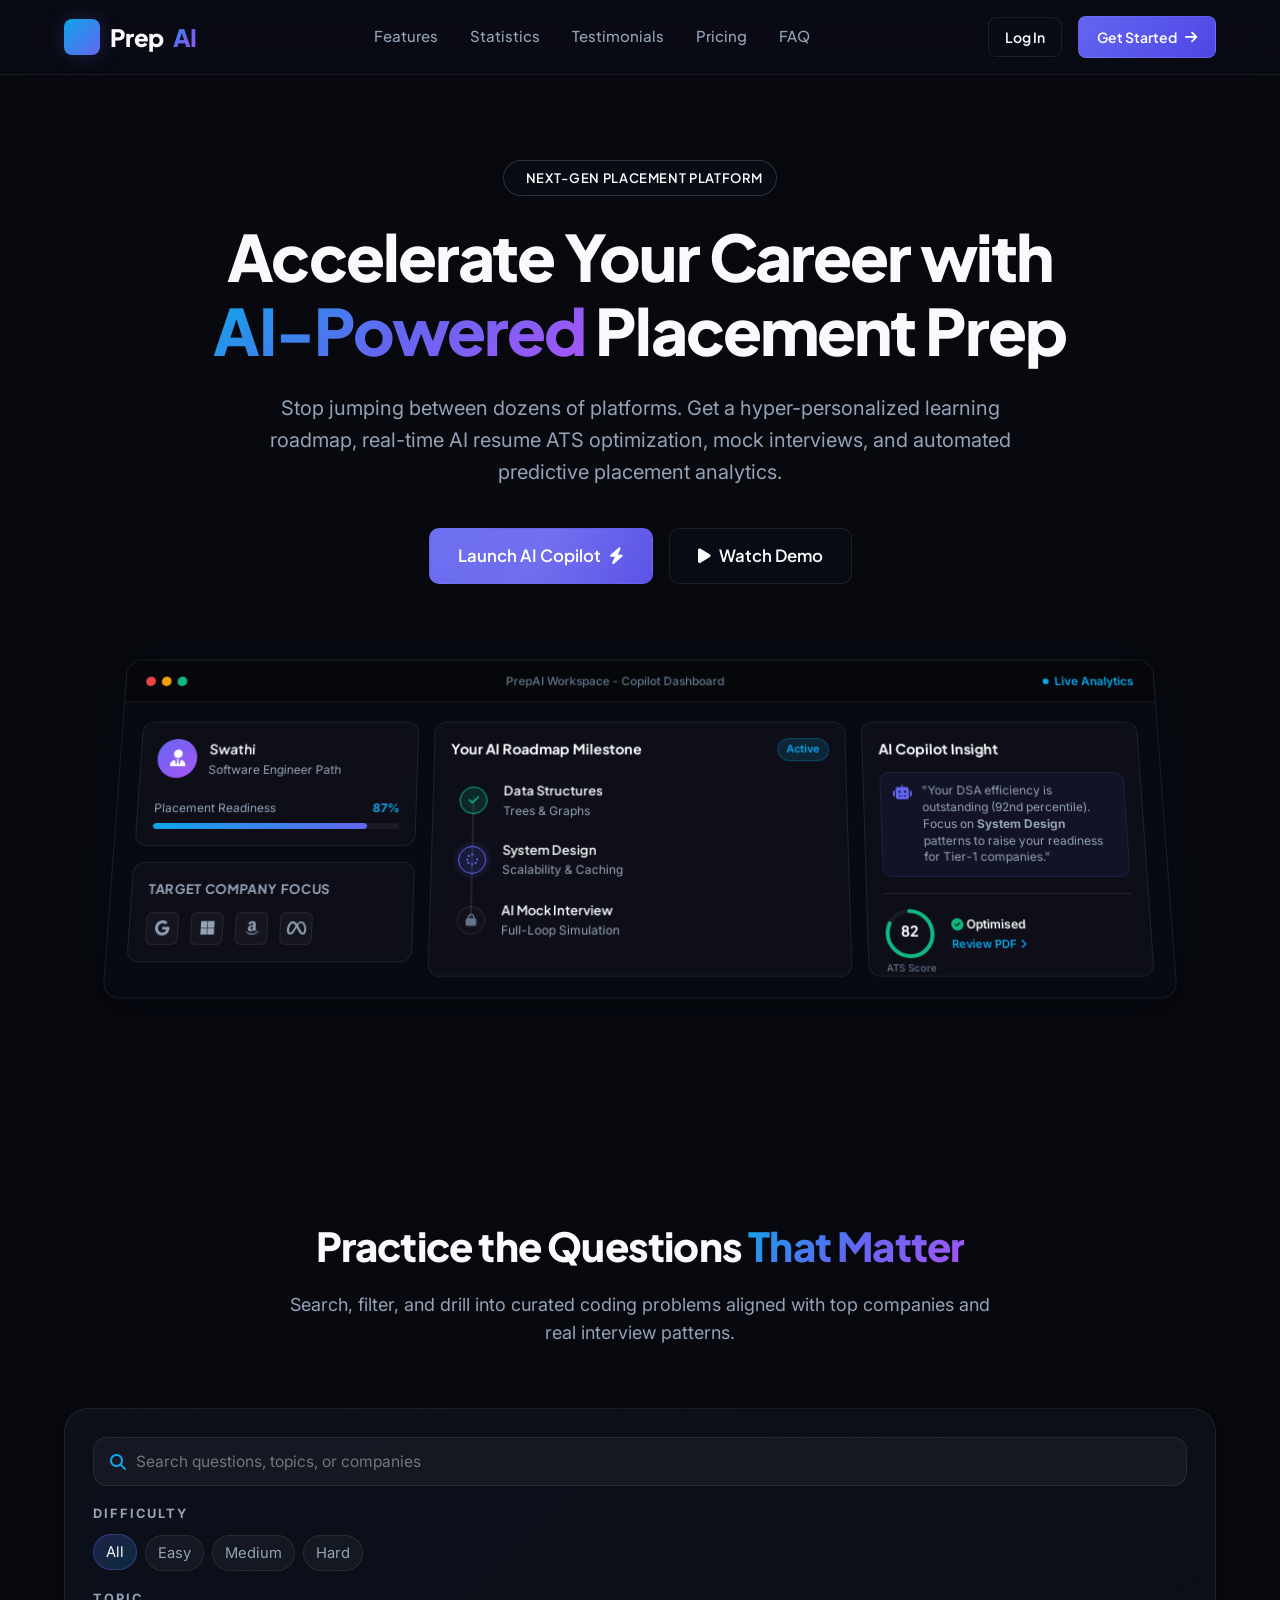
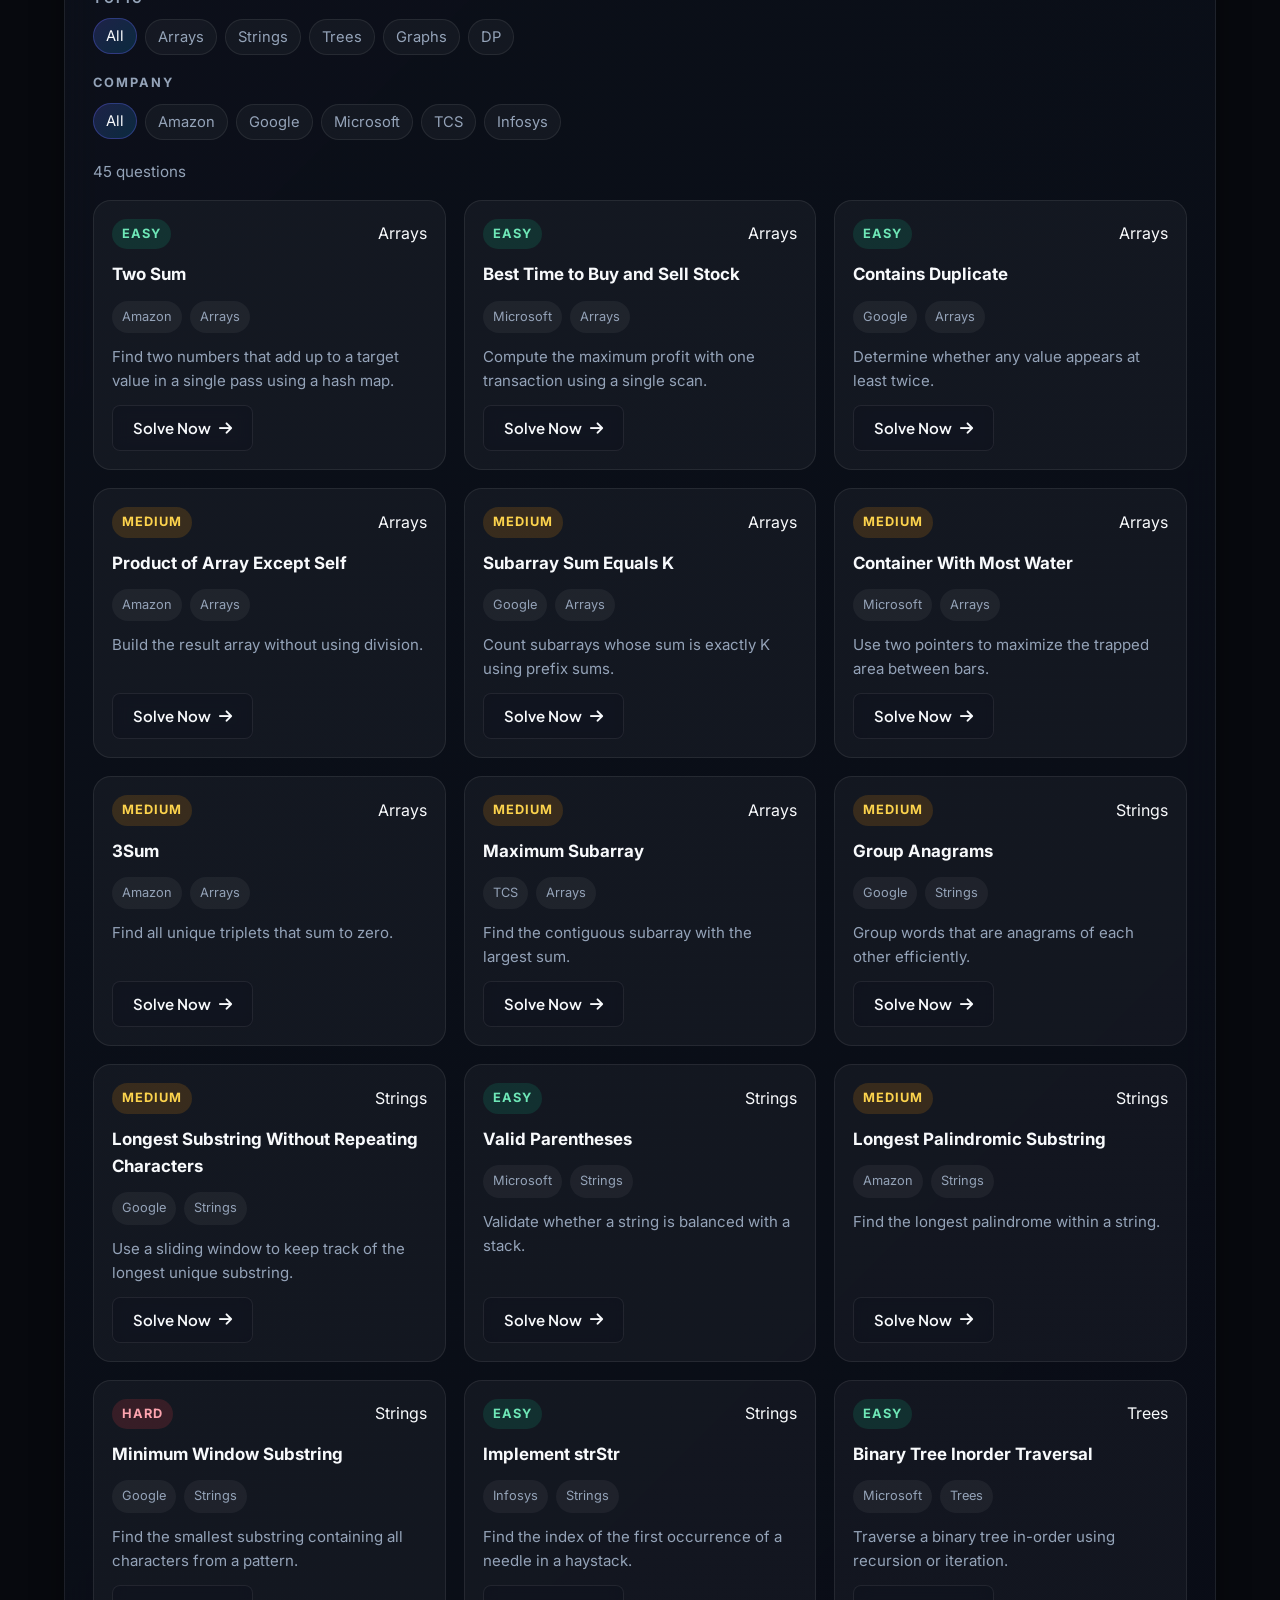
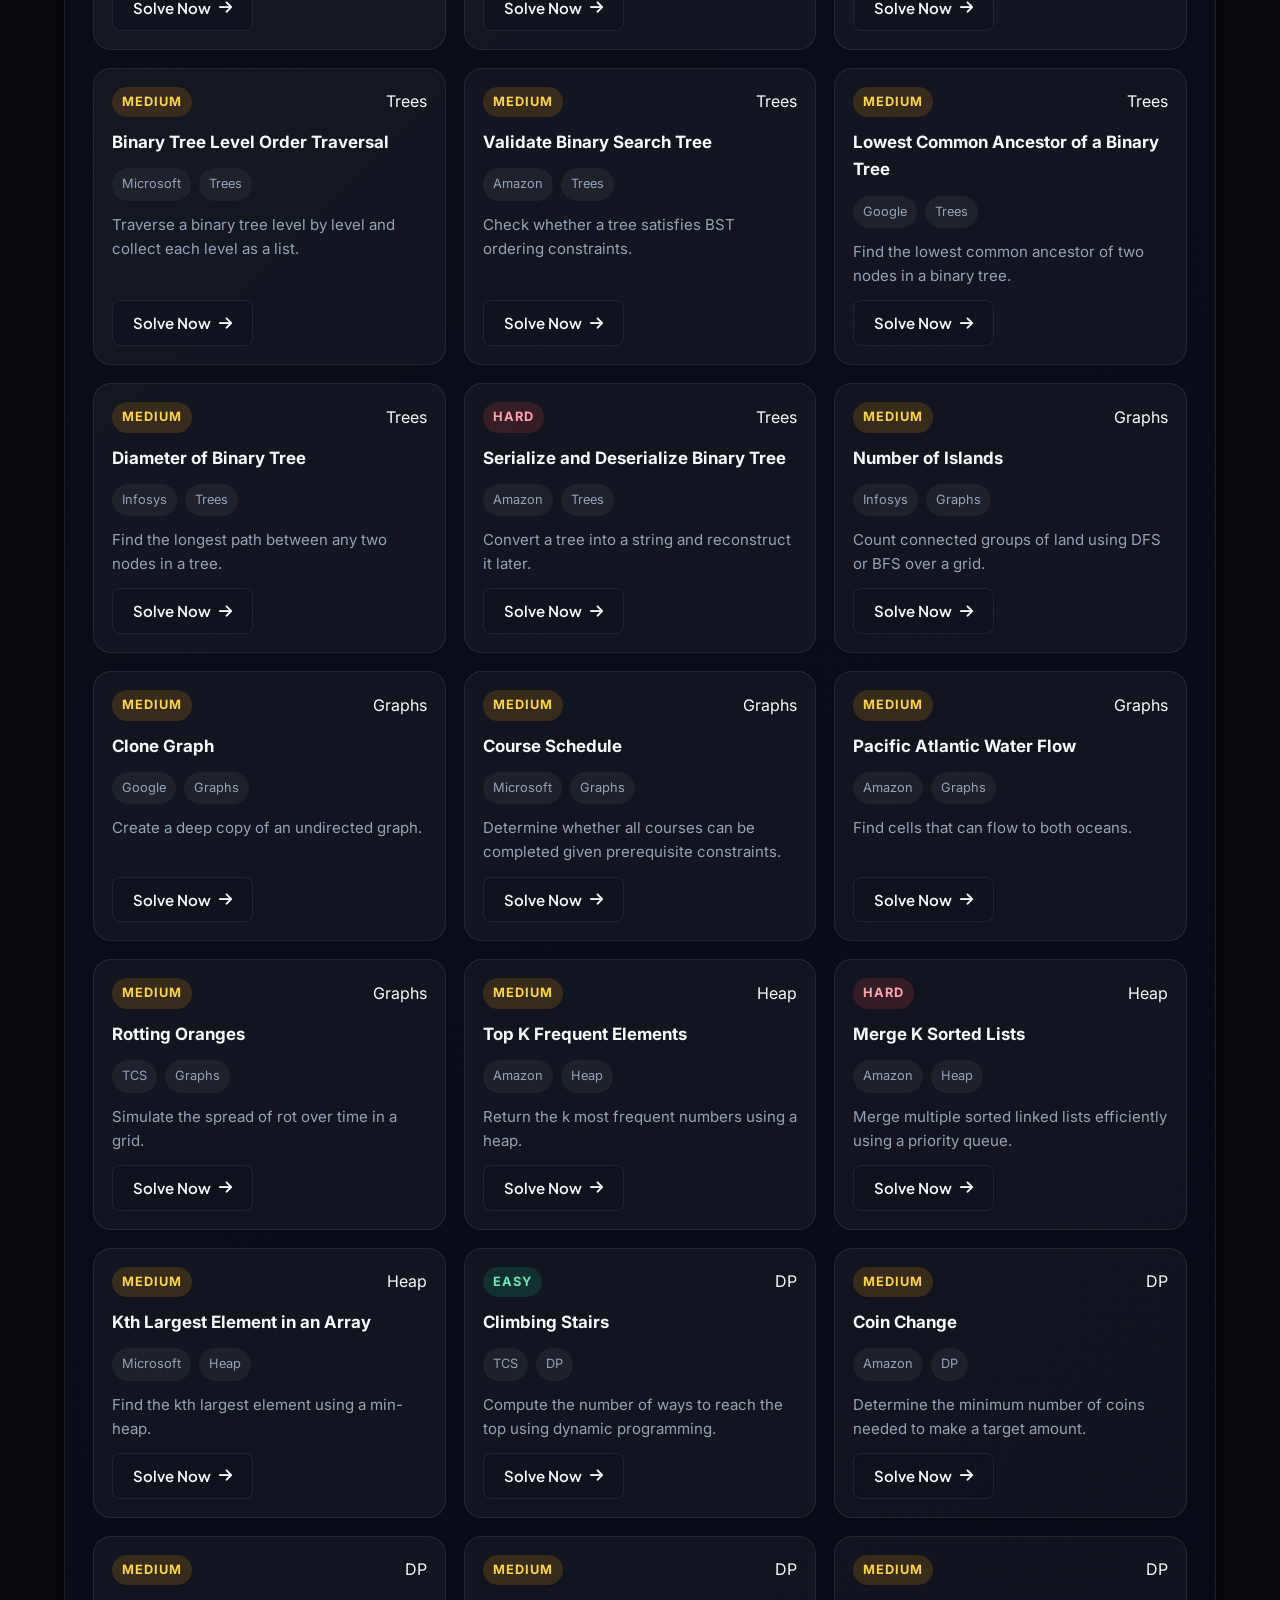
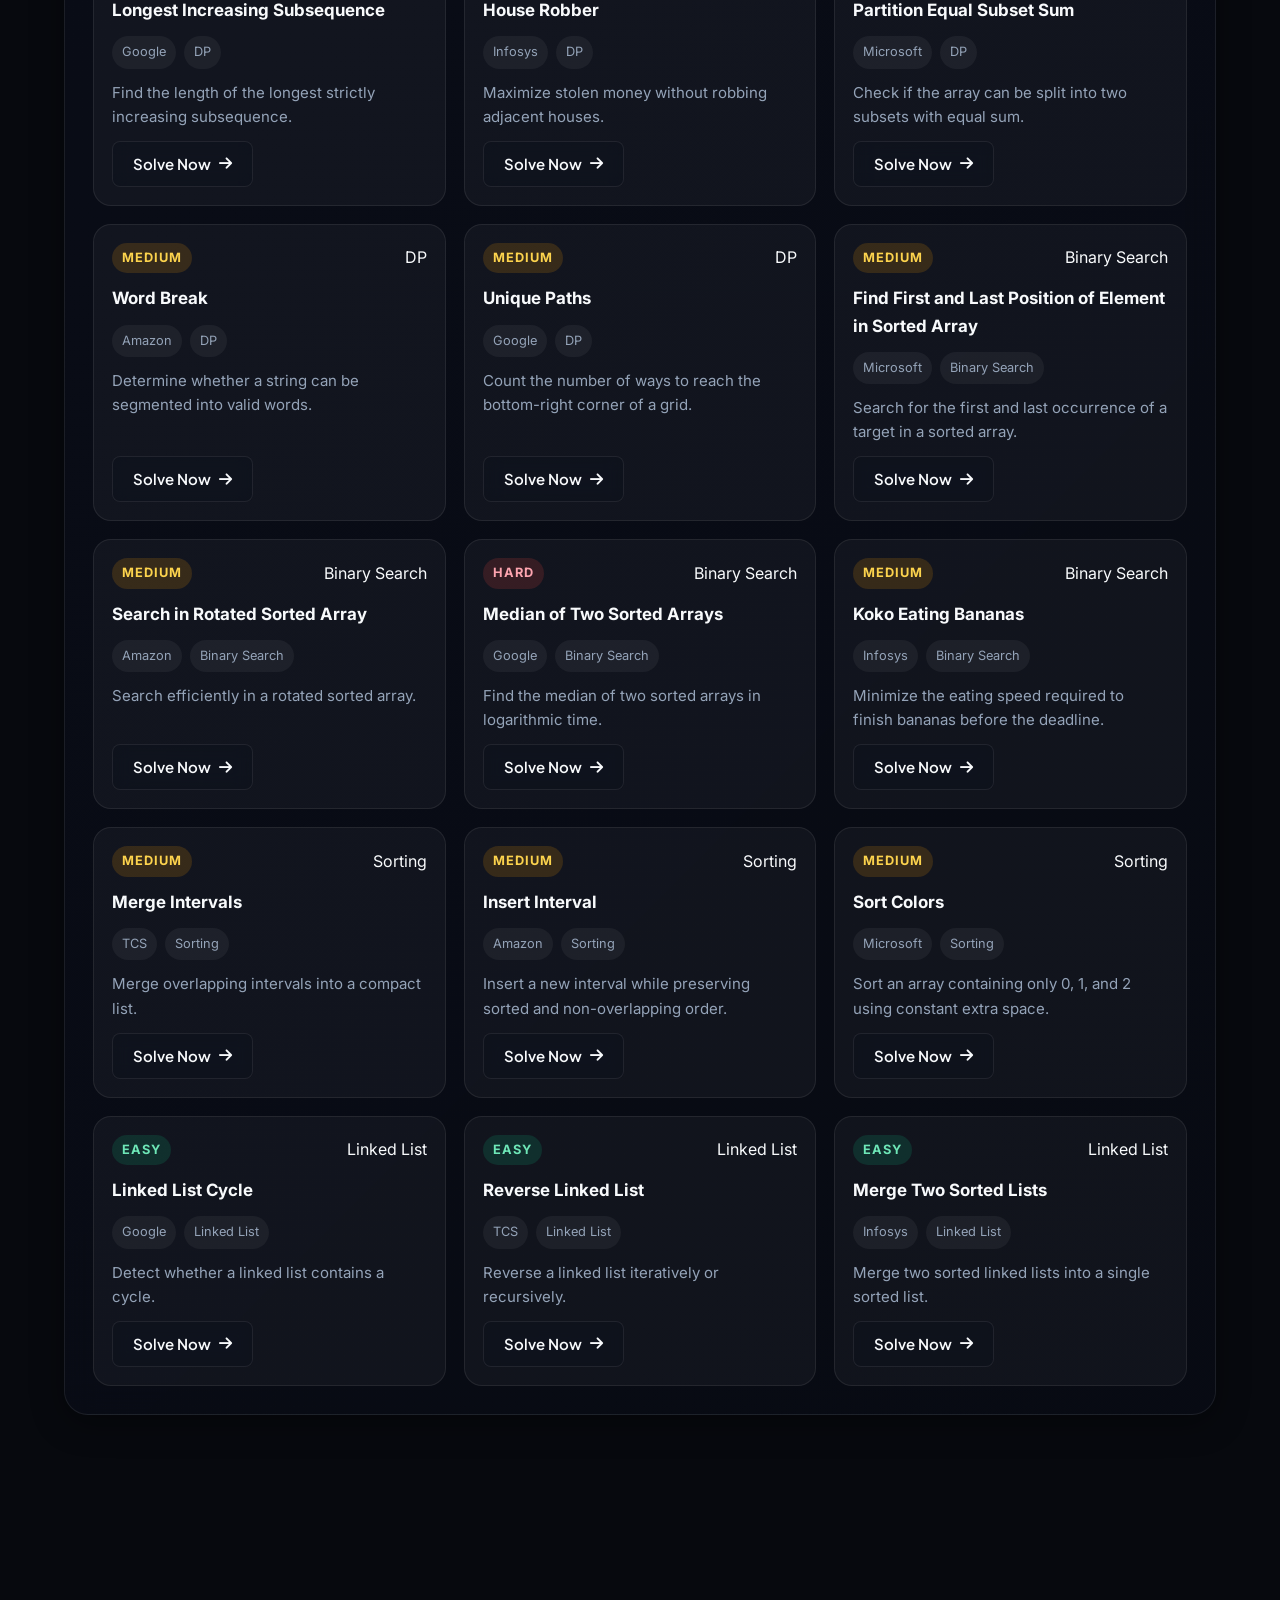
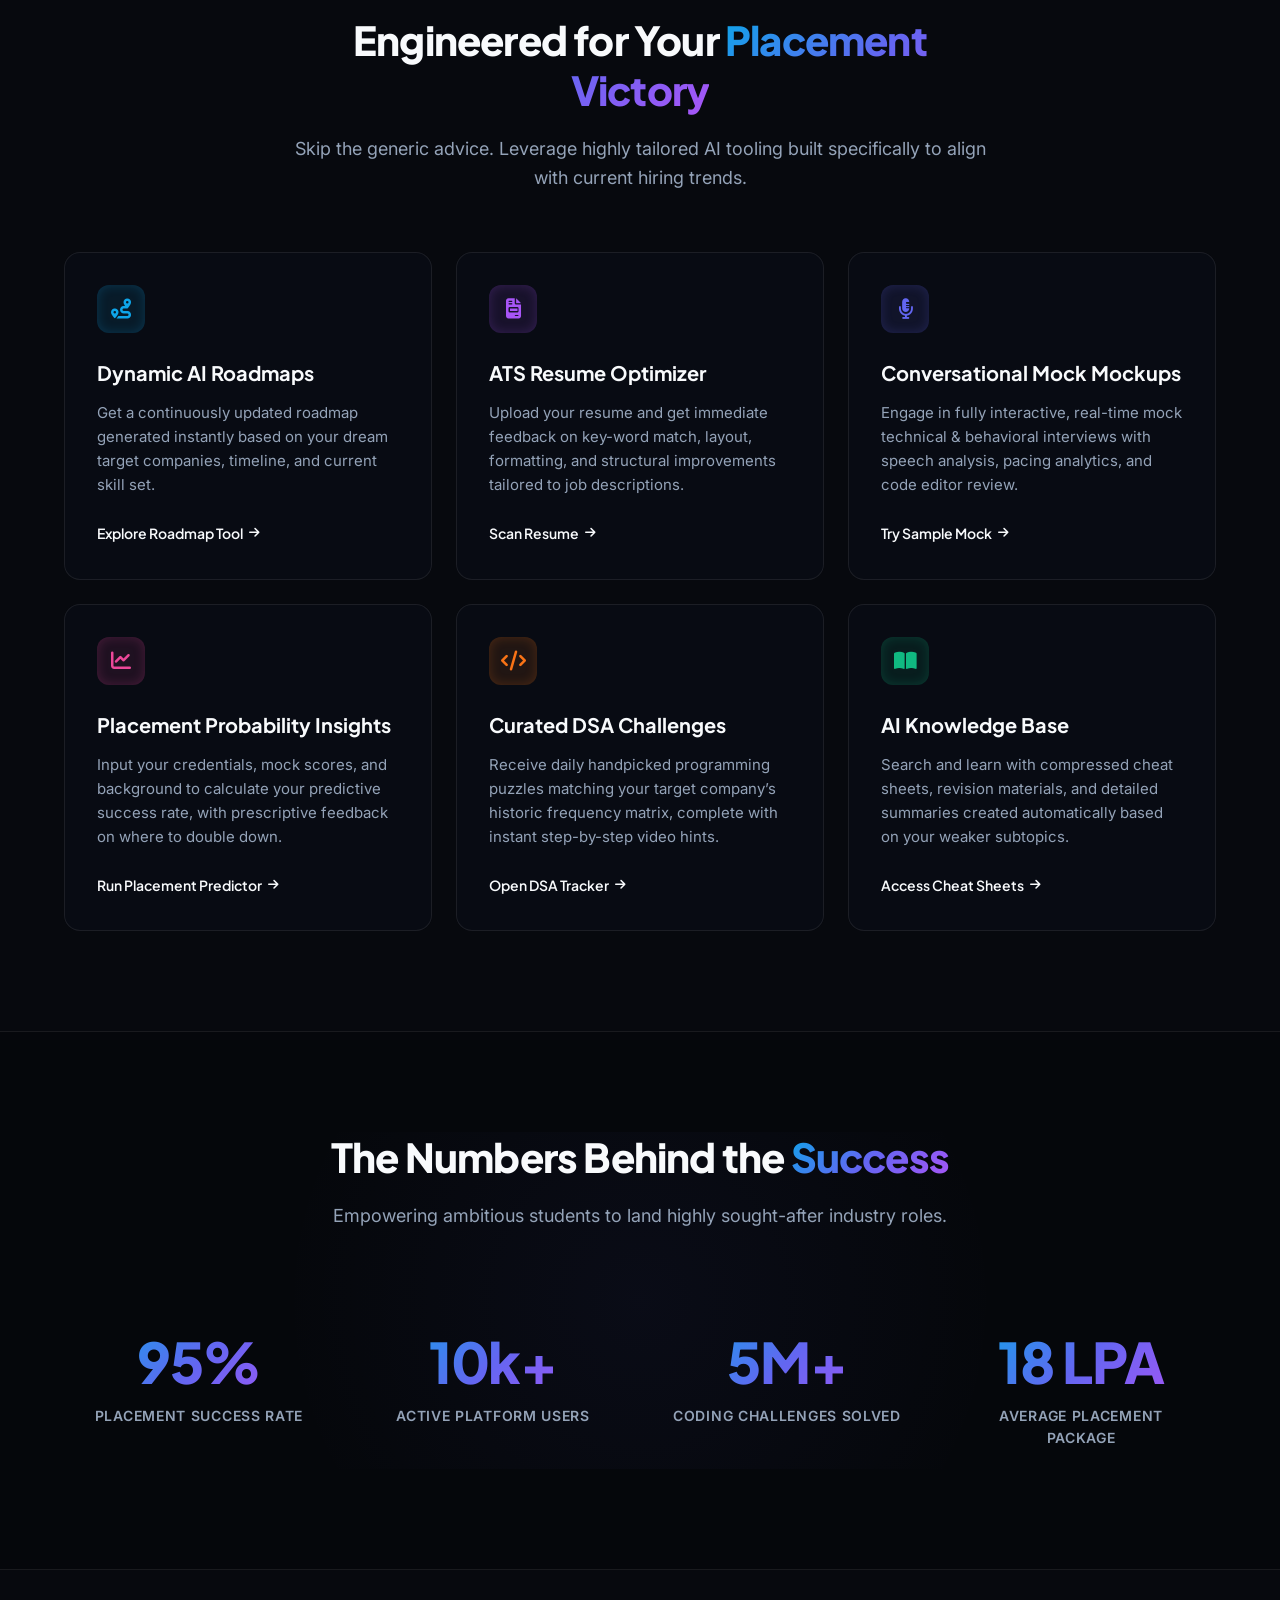
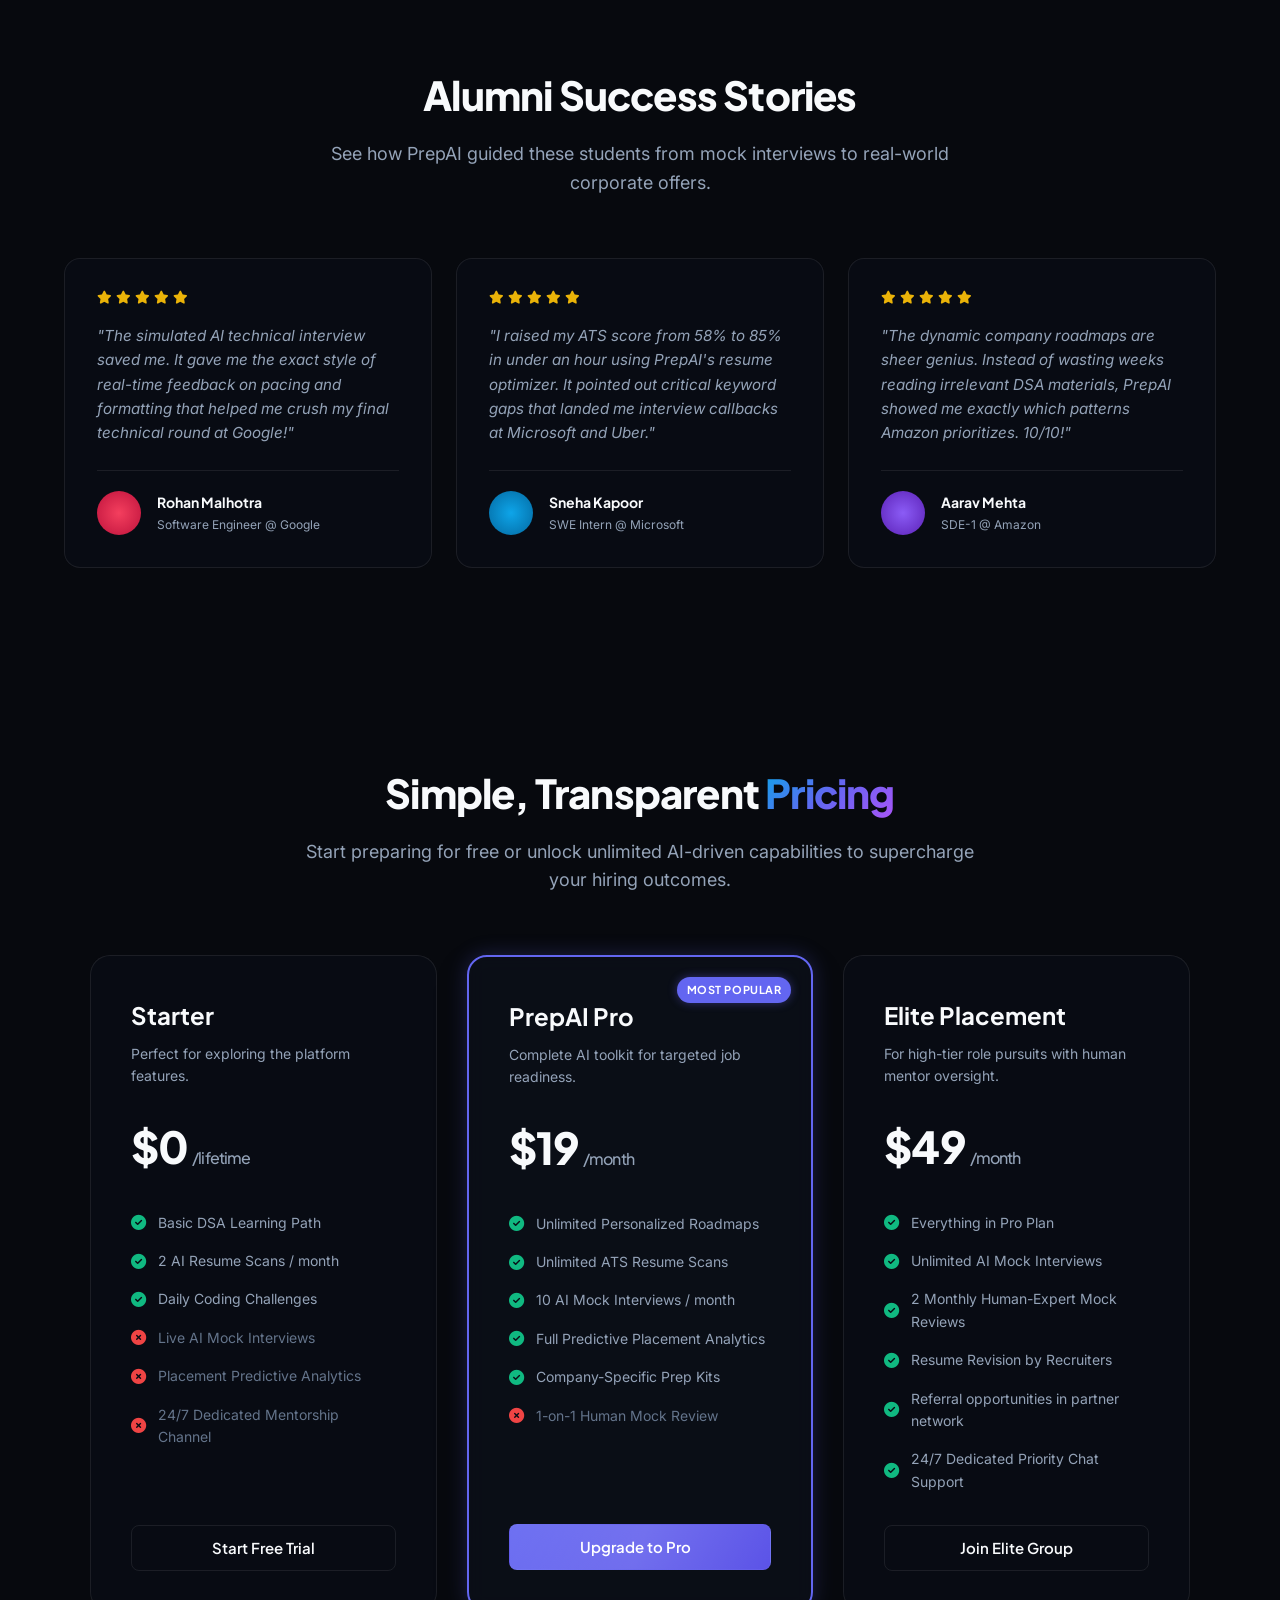
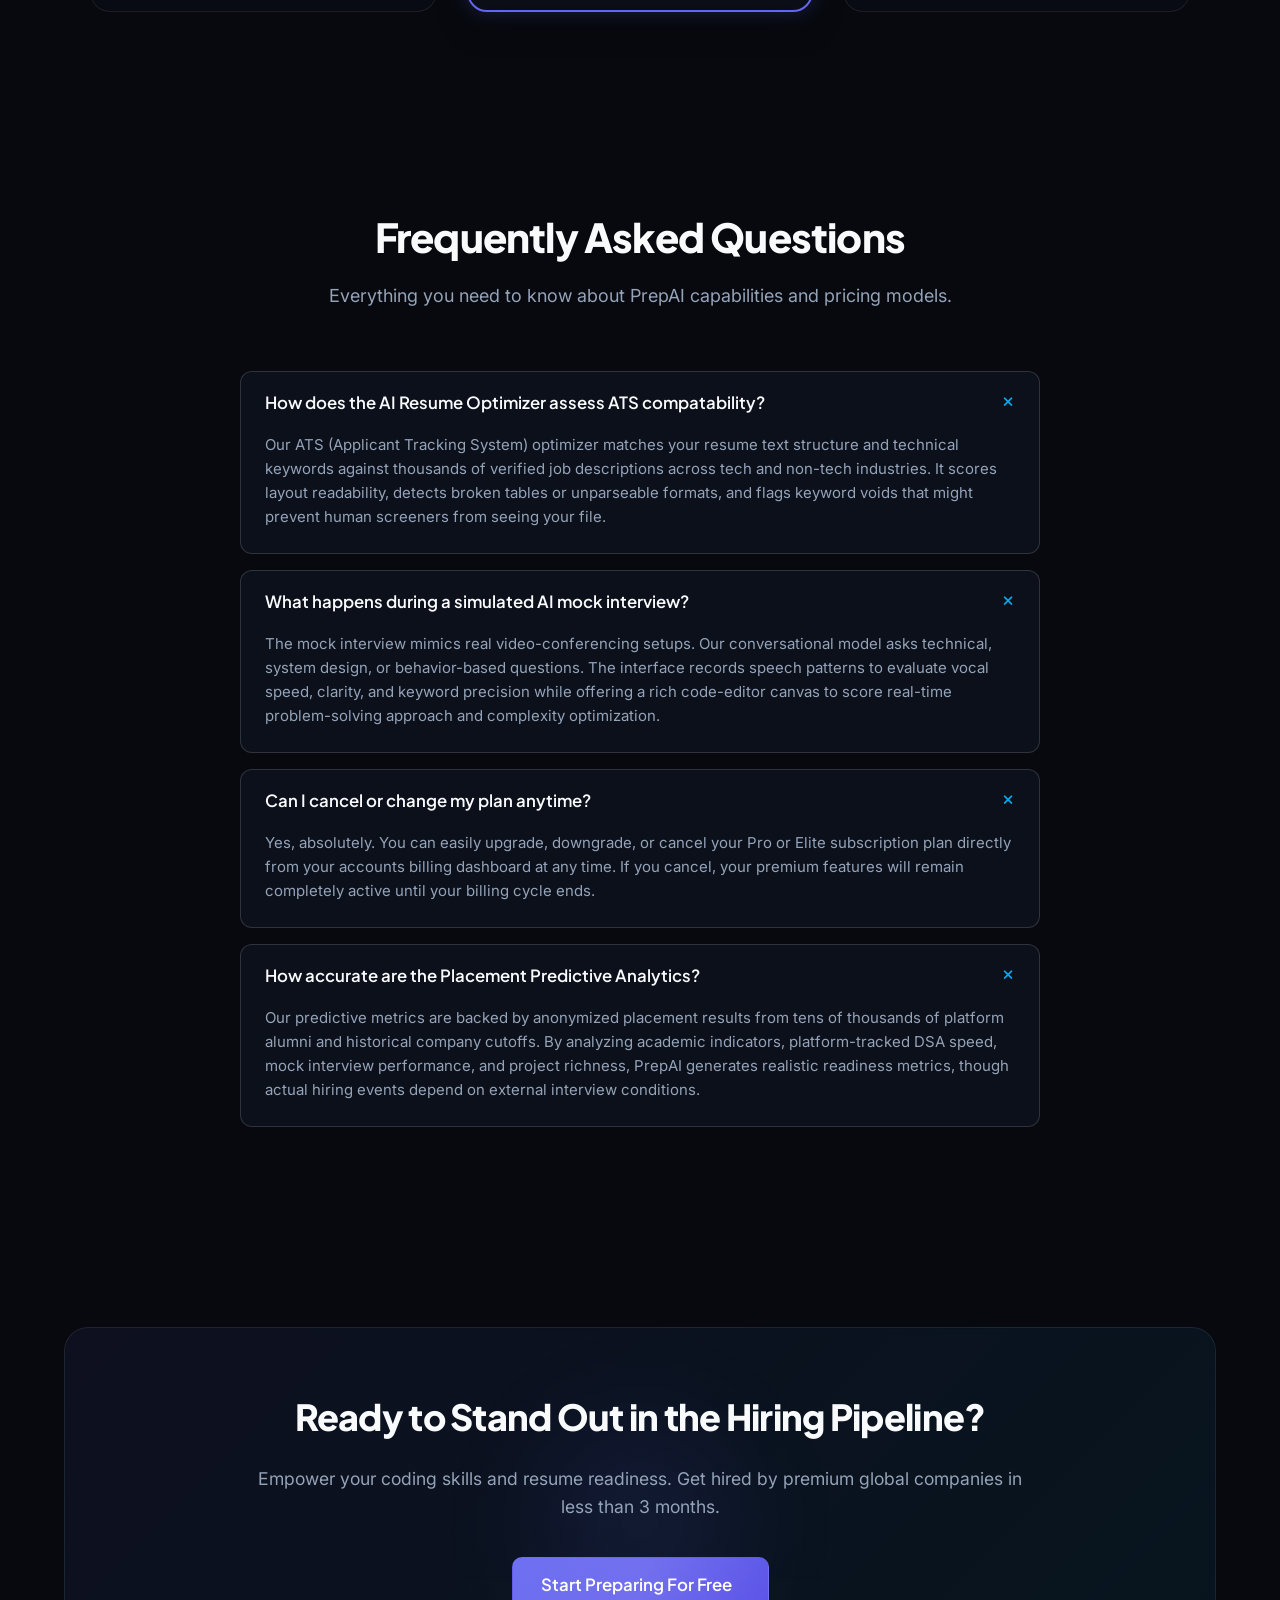
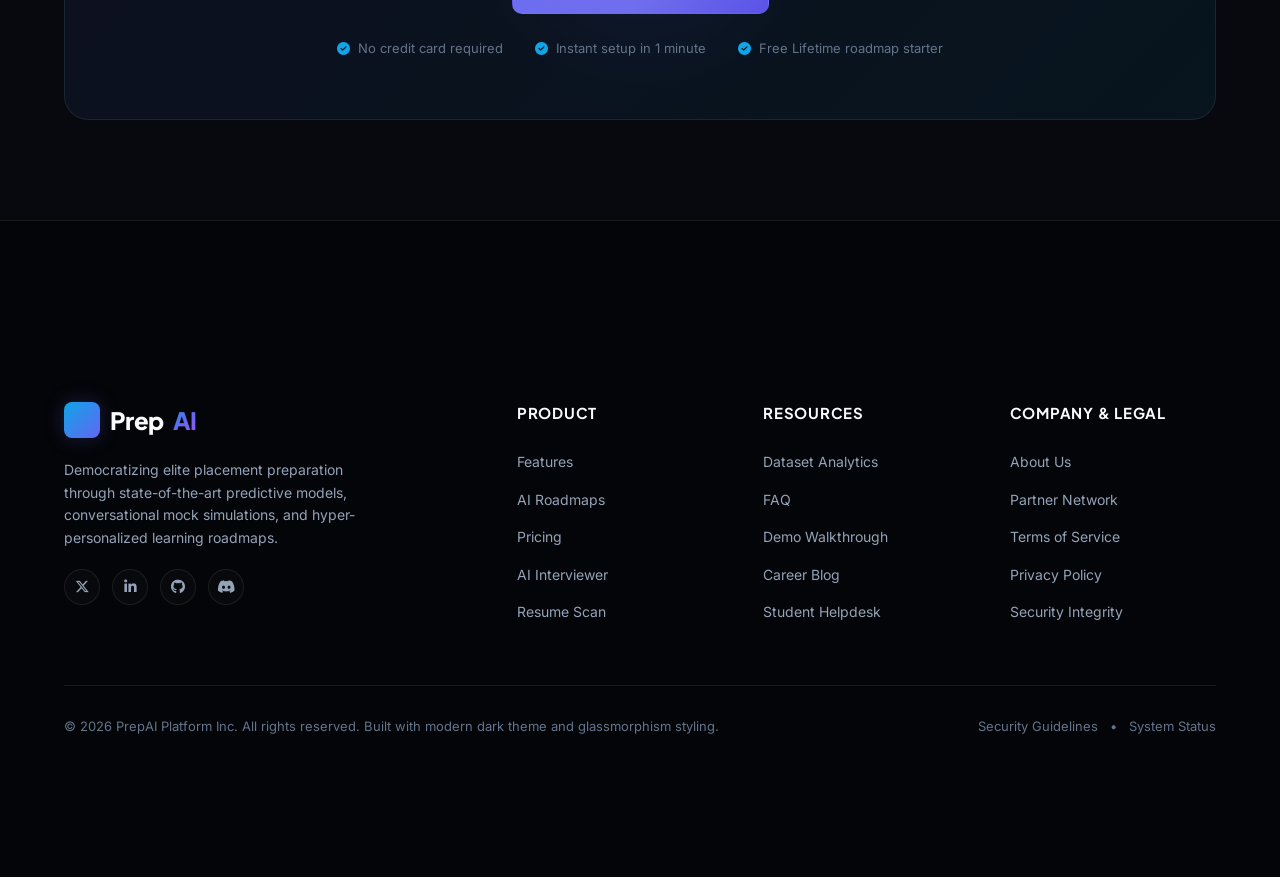
==== commit 64408fa2: "updated java Script" ====
--- a/main/index.html
+++ b/main/index.html
@@ -359,19 +359,19 @@
                 
                 <div class="stats-grid">
                     <div class="stat-item">
-                        <div class="stat-number gradient-text" data-target="94">0%</div>
+                        <div class="stat-number gradient-text" data-target="95" data-suffix="%" data-final="95%">95%</div>
                         <div class="stat-label">Placement Success Rate</div>
                     </div>
                     <div class="stat-item">
-                        <div class="stat-number gradient-text" data-target="50">0k+</div>
+                        <div class="stat-number gradient-text" data-target="10" data-suffix="k+" data-final="10k+">10k+</div>
                         <div class="stat-label">Active Platform Users</div>
                     </div>
                     <div class="stat-item">
-                        <div class="stat-number gradient-text" data-target="10">0M+</div>
+                        <div class="stat-number gradient-text" data-target="5" data-suffix="M+" data-final="5M+">5M+</div>
                         <div class="stat-label">Coding Challenges Solved</div>
                     </div>
                     <div class="stat-item">
-                        <div class="stat-number gradient-text" data-target="14.2" data-decimals="1">0 LPA</div>
+                        <div class="stat-number gradient-text" data-target="18" data-suffix=" LPA" data-final="18 LPA">18 LPA</div>
                         <div class="stat-label">Average Placement Package</div>
                     </div>
                 </div>
@@ -669,6 +669,6 @@
     </footer>
 
     <!-- Custom JS -->
-    <script src="js/main.js"></script>
+    <script src="./js/main.js"></script>
 </body>
 </html>
